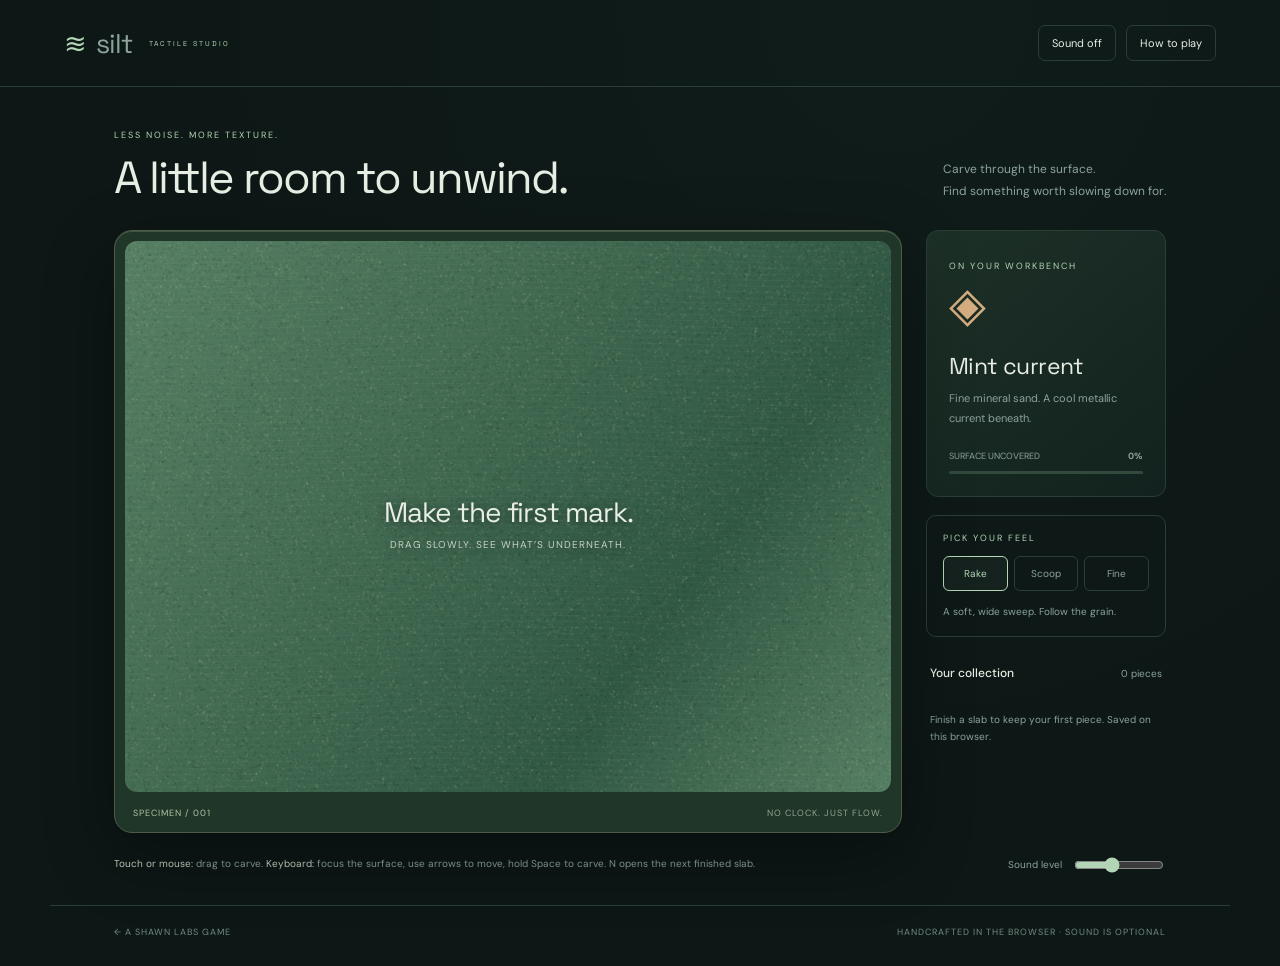
==== Silt/index.html @ 190be6bc "Add Silt tactile ASMR browser game" ====
<!doctype html><html lang="en"><head><meta charset="utf-8"><meta name="viewport" content="width=device-width,initial-scale=1,viewport-fit=cover"><meta name="theme-color" content="#101c1b"><meta name="description" content="Silt: a tactile sand-carving browser game. Clear a slab, uncover a mineral pattern, and settle into a quiet flow. Touch, mouse and keyboard supported."><title>Silt — A little room to unwind.</title><style>
@import url('https://fonts.googleapis.com/css2?family=DM+Sans:wght@400;500;600;700&family=Space+Grotesk:wght@400;500;600&display=swap');
:root{--bg:#0d1716;--panel:#142220;--ink:#e7eee4;--dim:#8ca39b;--mint:#b2d6b5;--line:#2a3e36;--gold:#d4ad81}*{box-sizing:border-box}body{margin:0;color:var(--ink);background:radial-gradient(ellipse at 70% 0,#203d3025,transparent 60%),var(--bg);font-family:'DM Sans',Arial,sans-serif}button,a,input{font:inherit;outline-offset:5px}a{color:inherit;text-decoration:none}button{cursor:pointer;color:inherit}button:focus-visible,a:focus-visible,canvas:focus-visible,input:focus-visible{outline:2px solid var(--mint)}button:disabled{cursor:default;opacity:.45}header{max-width:1300px;margin:auto;display:flex;align-items:center;justify-content:space-between;padding:25px 5vw;border-bottom:1px solid var(--line)}.brand{font-family:'Space Grotesk',sans-serif;font-size:27px;letter-spacing:-1px;display:flex;align-items:center;gap:10px}.brand i{font-size:27px;color:var(--mint);font-style:normal}header>a{font-size:11px;color:var(--dim)}.top-actions{display:flex;gap:10px}.quiet{background:none;border:1px solid var(--line);padding:10px 13px;font-size:11px;border-radius:7px}.quiet:hover{border-color:#71927e}.quiet[aria-pressed=true]{color:var(--mint);border-color:#72947a}main{max-width:1180px;padding:35px 5vw 30px;margin:auto}.intro{display:flex;justify-content:space-between;align-items:end;margin-bottom:27px;gap:20px}.eyebrow{color:var(--mint);font-size:9px;letter-spacing:2px;text-transform:uppercase}h1{font-family:'Space Grotesk',sans-serif;font-weight:400;font-size:45px;letter-spacing:-2px;margin:10px 0 0;line-height:1.1}.intro p{font-size:12px;color:var(--dim);line-height:1.8;max-width:260px;margin:0}.studio{display:grid;grid-template-columns:minmax(0,1fr) 240px;gap:24px;align-items:start}.surface{position:relative;border-radius:18px;border:1px solid #4b5d48;background:#203628;padding:10px;box-shadow:0 22px 70px #0005,inset 0 1px #87927555}.canvas-wrap{position:relative;border-radius:12px;overflow:hidden;background:#1b3026}canvas{display:block;width:100%;aspect-ratio:1.39;touch-action:none;cursor:none;user-select:none;-webkit-user-select:none}.hint{position:absolute;left:0;right:0;top:46%;text-align:center;pointer-events:none;transition:opacity .5s;text-shadow:0 2px 12px #0008}.hint strong{display:block;font-family:'Space Grotesk',sans-serif;font-size:28px;font-weight:400;letter-spacing:-1px}.hint span{font-size:10px;letter-spacing:1px;display:block;margin-top:8px;opacity:.8}.complete{position:absolute;inset:auto 20px 20px;display:none;align-items:center;justify-content:space-between;gap:15px;padding:15px 18px;border:1px solid #94ba8a88;border-radius:10px;background:#0f241ee8;backdrop-filter:blur(10px)}.complete.show{display:flex}.complete small{display:block;font-size:9px;letter-spacing:1.2px;color:var(--mint);margin-bottom:4px}.complete b{font-size:15px;font-weight:500}.primary{background:var(--mint);border:0;border-radius:6px;padding:11px 17px;color:#15271b;font-size:11px;font-weight:700;white-space:nowrap}.caption{display:flex;justify-content:space-between;padding:15px 8px 3px;font-size:9px;letter-spacing:1px;color:#b5c4a6}.caption b{font-weight:400;color:#92a48f}.side{display:flex;flex-direction:column;gap:18px}.specimen{border:1px solid var(--line);padding:22px;border-radius:12px;background:linear-gradient(140deg,#1d3027,#12221e)}.specimen .symbol{font-size:48px;color:var(--gold);font-weight:300;line-height:1.3}.specimen h2{font-family:'Space Grotesk',sans-serif;font-size:23px;font-weight:400;letter-spacing:-.6px;margin:15px 0 8px}.specimen p{font-size:11px;line-height:1.8;color:var(--dim);margin:0}.meter-label{display:flex;justify-content:space-between;font-size:9px;color:var(--dim);margin:22px 0 9px}.meter{height:3px;background:#314a3c;border-radius:3px;overflow:hidden}.meter i{display:block;background:var(--mint);width:0;height:100%;transition:width .1s}.tools{border:1px solid var(--line);border-radius:10px;padding:16px}.tools>.eyebrow{margin-bottom:12px;display:block}.tool-list{display:flex;gap:6px}.tool{border:1px solid var(--line);background:transparent;color:var(--dim);border-radius:6px;padding:10px 5px;flex:1;font-size:10px}.tool[aria-pressed=true]{color:var(--mint);border-color:var(--mint);background:#b2d6b50b}.tools p{color:var(--dim);font-size:10px;line-height:1.7;margin:12px 0 0}.collection{padding:0 4px}.collection-top{display:flex;justify-content:space-between;align-items:center}.collection-top h2{font-size:12px;font-weight:500}.collection-top span{font-size:10px;color:var(--dim)}.stones{display:flex;flex-wrap:wrap;gap:8px;margin:10px 0}.stone{width:28px;height:28px;border-radius:8px 12px 7px 13px;background:var(--c);box-shadow:inset -5px -5px 8px #0005,inset 3px 3px 8px #fff3;border:1px solid #ffffff20;transform:rotate(-12deg)}.collection>p{font-size:10px;line-height:1.7;color:var(--dim)}.below{display:flex;justify-content:space-between;gap:20px;margin:22px 0 0;font-size:10px;color:var(--dim)}.below p{line-height:1.7;margin:0}.below b{color:#c7d6c7;font-weight:400}.volume{display:flex;align-items:center;gap:10px;font-size:10px;white-space:nowrap}.volume input{width:90px;accent-color:var(--mint)}footer{max-width:1180px;margin:auto;padding:20px 5vw 28px;display:flex;justify-content:space-between;gap:20px;border-top:1px solid var(--line);font-size:9px;letter-spacing:1px;color:#748b80}.sr-only{position:absolute;width:1px;height:1px;overflow:hidden;clip:rect(0,0,0,0)}dialog{max-width:420px;width:calc(100% - 32px);background:var(--panel);color:var(--ink);border:1px solid var(--line);padding:28px;border-radius:14px}dialog::backdrop{background:#000b;backdrop-filter:blur(8px)}dialog h2{font-family:'Space Grotesk',sans-serif;font-weight:400}dialog p{font-size:13px;line-height:1.9;color:var(--dim)}dialog button{margin-top:10px}
@media(max-width:950px){.studio{grid-template-columns:minmax(0,1fr) 200px;gap:18px}.specimen{padding:18px}.tool{font-size:9px}.specimen h2{font-size:20px}}
@media(max-width:700px){header{padding:18px 5vw}.brand{font-size:24px}.top-actions{gap:6px}.quiet{padding:9px;font-size:10px}main{padding-top:24px}.intro{margin-bottom:20px;align-items:start}.intro h1{font-size:33px;letter-spacing:-1.5px}.intro p{display:none}.studio{grid-template-columns:1fr;gap:18px}.surface{padding:7px;border-radius:14px}canvas{aspect-ratio:1.12}.hint strong{font-size:24px}.caption{font-size:8px;padding:12px 6px 4px}.side{display:grid;grid-template-columns:1fr 1fr;gap:12px}.specimen{grid-column:1/-1;padding:16px;display:grid;grid-template-columns:1fr auto;gap:0 18px}.specimen .symbol{display:none}.specimen h2{margin:7px 0;font-size:21px}.specimen>p{font-size:10px;max-width:250px}.specimen .meter-label{grid-column:2;grid-row:1/3;margin:0;align-self:center;gap:12px;flex-direction:column;text-align:right}.specimen .meter{grid-column:1/-1;margin-top:10px}.tools{padding:13px}.tools p{font-size:9px}.collection{padding:0 6px}.below{flex-wrap:wrap;gap:15px}.below p{font-size:9px;flex:1;min-width:180px}.complete{inset:auto 10px 10px;padding:12px}.complete b{font-size:12px}.complete .primary{padding:11px;font-size:10px}footer{font-size:8px;line-height:1.8;padding-top:18px}.volume input{width:80px}}
@media(prefers-reduced-motion:reduce){*{transition:none!important}}
</style></head><body><header><a class="brand" href="./" aria-label="Silt home"><i aria-hidden="true">≋</i> silt<span class="eyebrow" style="font-size:7px;margin-left:7px">TACTILE STUDIO</span></a><div class="top-actions"><button class="quiet" id="sound" aria-pressed="false">Sound off</button><button class="quiet" id="help" aria-label="How to play">How to play</button></div></header><main><section class="intro"><div><span class="eyebrow">LESS NOISE. MORE TEXTURE.</span><h1>A little room to unwind.</h1></div><p>Carve through the surface.<br>Find something worth slowing down for.</p></section><div class="studio"><section class="surface" aria-label="Carving studio"><div class="canvas-wrap"><canvas id="canvas" width="900" height="648" tabindex="0" aria-label="Sand carving surface. Drag to uncover a mineral pattern. Use arrow keys to move and hold Space to carve." aria-describedby="keyboard"></canvas><div class="hint" id="hint"><strong>Make the first mark.</strong><span>DRAG SLOWLY. SEE WHAT’S UNDERNEATH.</span></div><div class="complete" id="complete"><div><small>ADDED TO YOUR COLLECTION</small><b id="complete-name"></b></div><button class="primary" id="next">Next slab ↗</button></div></div><div class="caption"><span id="slab-label">SPECIMEN / 001</span><b>NO CLOCK. JUST FLOW.</b></div></section><aside class="side"><div class="specimen"><span class="eyebrow">ON YOUR WORKBENCH</span><div class="symbol" aria-hidden="true">◈</div><h2 id="name">Mint current</h2><p id="material">Fine mineral sand. A cool metallic current beneath.</p><div class="meter-label"><span>SURFACE UNCOVERED</span><b id="percent">0%</b></div><div class="meter" role="progressbar" aria-label="Surface uncovered" aria-valuemin="0" aria-valuemax="100" aria-valuenow="0"><i id="progress"></i></div></div><div class="tools"><span class="eyebrow">PICK YOUR FEEL</span><div class="tool-list" role="group" aria-label="Carving tool"><button class="tool" data-tool="rake" aria-pressed="true">Rake</button><button class="tool" data-tool="scoop" aria-pressed="false">Scoop</button><button class="tool" data-tool="fine" aria-pressed="false">Fine</button></div><p id="tool-description">A soft, wide sweep. Follow the grain.</p></div><section class="collection"><div class="collection-top"><h2>Your collection</h2><span id="count">0 pieces</span></div><div class="stones" id="stones" aria-label="Collected mineral pieces"></div><p id="collection-note">Finish a slab to keep your first piece. Saved on this browser.</p></section></aside></div><div class="below"><p id="keyboard"><b>Touch or mouse:</b> drag to carve. <b>Keyboard:</b> focus the surface, use arrows to move, hold Space to carve. N opens the next finished slab.</p><label class="volume">Sound level<input id="volume" type="range" min="0" max="70" value="28" aria-label="Sound level"></label></div><p id="status" class="sr-only" role="status" aria-live="polite"></p></main><footer><a href="../#work">← A SHAWN LABS GAME</a><span>HANDCRAFTED IN THE BROWSER · SOUND IS OPTIONAL</span></footer><dialog id="instructions"><h2>A small, satisfying ritual.</h2><p>Drag across the sand to reveal the mineral underneath. Try different tools and take your time. When most of the surface is clear, your piece is finished and added to your collection.</p><p>Sound starts only when you turn it on. Use a comfortable volume. Progress is saved locally; there are no accounts or purchases.</p><button class="primary" id="close-help">Back to the studio</button></dialog><script type="module">
import{COLS,ROWS,random,makeSlab,carveLine,progress,finish,point}from'./engine.mjs';
const $=id=>document.getElementById(id),canvas=$('canvas'),ctx=canvas.getContext('2d'),W=900,H=648;
const layer=document.createElement('canvas');layer.width=W;layer.height=H;const sand=layer.getContext('2d');const under=document.createElement('canvas');under.width=W;under.height=H;const mineral=under.getContext('2d');
const palettes=[{name:'Mint current',top:['#577f64','#315843','#9cad80'],base:['#1c4c45','#90c9ad','#d7ddac'],description:'Fine mineral sand. A cool metallic current beneath.'},{name:'Copper tide',top:['#a07656','#694c3b','#cfa87f'],base:['#53312d','#d29d69','#f4d7a1'],description:'Warm, velvety grains. Copper ribbons waiting below.'},{name:'Violet hush',top:['#766f87','#4c4b63','#b2a1ba'],base:['#302b54','#aaa0d6','#e8d6e7'],description:'Soft dusk-colored sand. A violet geode underneath.'},{name:'Glacial glass',top:['#5e8790','#354f65','#a7c0be'],base:['#183d51','#7ec6cf','#dae7d8'],description:'Crisp mineral dust. A quiet pool of glacial color.'}];
const tools={rake:{radius:.047,label:'A soft, wide sweep. Follow the grain.'},scoop:{radius:.072,label:'A deeper scoop. Watch the surface fall away.'},fine:{radius:.025,label:'A precise little trail. Take the scenic route.'}};
let saved={pieces:[],seed:Math.floor(Math.random()*1000000)+1};try{const d=JSON.parse(localStorage.getItem('silt-studio-v1'));if(d&&Array.isArray(d.pieces)&&Number.isInteger(d.seed)){saved={seed:d.seed,pieces:d.pieces.filter(p=>Number.isInteger(p.palette)&&p.palette>=0&&p.palette<4&&typeof p.name==='string').slice(-200)}}}catch{}
let slab,palette,index=saved.pieces.length,tool='rake',pointer={x:.5,y:.5},last=null,down=false,hover=false,stroke=0,particles=[],sound=false,audio,noise,filter,gain,master,currentVolume=.28,reduced=matchMedia('(prefers-reduced-motion: reduce)').matches;
function persist(){try{localStorage.setItem('silt-studio-v1',JSON.stringify(saved))}catch{$('collection-note').textContent='Browser storage is unavailable. Your collection lasts for this session.'}}
function collection(){const total=saved.pieces.length;$('count').textContent=total+' '+(total===1?'piece':'pieces');$('stones').replaceChildren();saved.pieces.slice(-12).forEach(p=>{const e=document.createElement('span');e.className='stone';e.style.setProperty('--c',palettes[p.palette].base[1]);e.title=p.name;e.setAttribute('role','img');e.setAttribute('aria-label',p.name);$('stones').append(e)});if(total)$('collection-note').textContent='Your last '+Math.min(total,12)+' pieces. A little proof of time well spent.'}
function newSlab(){const seed=saved.seed+index*7919;slab=makeSlab(seed);palette=palettes[index%4];particles=[];down=false;last=null;stroke=0;$('complete').classList.remove('show');$('hint').style.opacity='1';$('name').textContent=palette.name;$('material').textContent=palette.description;$('slab-label').textContent='SPECIMEN / '+String(index+1).padStart(3,'0');$('percent').textContent='0%';$('progress').style.width='0%';document.querySelector('.meter').setAttribute('aria-valuenow','0');
 const r=random(seed),phase=r()*10;let g=mineral.createLinearGradient(0,0,W,H);palette.base.forEach((c,i)=>g.addColorStop(i/2,c));mineral.fillStyle=g;mineral.fillRect(0,0,W,H);
 for(let n=-30;n<120;n++){mineral.beginPath();for(let x=-20;x<W+20;x+=7){const y=n*10+Math.sin(x*.009+phase+n*.038)*65+Math.cos(x*.004+n*.07+phase)*55;if(x===-20)mineral.moveTo(x,y);else mineral.lineTo(x,y)}mineral.strokeStyle=n%6===0?'#f4efc080':'#0e2b2b35';mineral.lineWidth=n%6===0?2.5:1;mineral.stroke()}
 for(let j=0;j<6;j++){const x=r()*W,y=r()*H,rad=20+r()*60;mineral.beginPath();mineral.ellipse(x,y,rad,rad*.3,r()*3,0,Math.PI*2);mineral.strokeStyle=palette.base[2]+'90';mineral.lineWidth=1;mineral.stroke()}
 mineral.fillStyle='#ffffff50';mineral.font='11px monospace';mineral.fillText('SILT / '+String(index+1).padStart(3,'0'),30,H-30);
 sand.globalCompositeOperation='source-over';g=sand.createLinearGradient(0,0,W,H);g.addColorStop(0,palette.top[0]);g.addColorStop(.7,palette.top[1]);g.addColorStop(1,palette.top[0]);sand.fillStyle=g;sand.fillRect(0,0,W,H);
 for(let j=0;j<40000;j++){const x=r()*W,y=r()*H,a=r();sand.fillStyle=a>.5?'#ecedc0'+Math.floor(12+r()*25).toString(16).padStart(2,'0'):'#09211820';sand.fillRect(x,y,1+r()*1.5,1+r()*1.5)}
 for(let y=2;y<H;y+=7){sand.beginPath();sand.moveTo(0,y);for(let x=0;x<W;x+=20)sand.lineTo(x,y+Math.sin(x*.008+phase)*3);sand.strokeStyle='#e6e6be0c';sand.lineWidth=1;sand.stroke()}
 render();}
function cut(p){if(slab.finished)return;const from=last||p,rad=tools[tool].radius,added=carveLine(slab,from,p,rad);stroke+=added;
 sand.globalCompositeOperation='destination-out';sand.globalAlpha=1;sand.strokeStyle='#000';sand.fillStyle='#000';sand.lineCap='round';sand.lineJoin='round';sand.lineWidth=rad*W*2;sand.beginPath();sand.moveTo(from.x*W,from.y*H);sand.lineTo(p.x*W,p.y*H);sand.stroke();sand.beginPath();sand.ellipse(p.x*W,p.y*H,rad*W,rad*W,0,0,Math.PI*2);sand.fill();sand.globalCompositeOperation='source-over';
 if(added&&!reduced){for(let j=0;j<Math.min(10,added/3);j++)particles.push({x:p.x*W,y:p.y*H,vx:(Math.random()-.5)*4,vy:-1-Math.random()*3,life:1,size:1+Math.random()*3});if(particles.length>350)particles.splice(0,particles.length-350)}
 $('hint').style.opacity='0';const percent=progress(slab);$('percent').textContent=percent+'%';$('progress').style.width=percent+'%';document.querySelector('.meter').setAttribute('aria-valuenow',percent);
 if(sound&&audio&&gain){gain.gain.setTargetAtTime(added?currentVolume*.16:currentVolume*.025,audio.currentTime,.025);filter.frequency.setTargetAtTime(tool==='fine'?1700:tool==='scoop'?550:1000,audio.currentTime,.06)}
 if(finish(slab)){sand.clearRect(0,0,W,H);$('percent').textContent='100%';$('progress').style.width='100%';document.querySelector('.meter').setAttribute('aria-valuenow',100);saved.pieces.push({palette:index%4,name:palette.name+' / '+String(index+1).padStart(3,'0')});saved.pieces=saved.pieces.slice(-200);persist();collection();$('complete-name').textContent=palette.name;$('complete').classList.add('show');$('status').textContent=palette.name+' complete and added to your collection. Choose Next slab to keep playing.';stopSound();chime()}
 last=p;render();}
function begin(e){if(e.button!==undefined&&e.button!==0)return;if(slab.finished)return;down=true;hover=true;stroke=0;last=null;canvas.setPointerCapture(e.pointerId);pointer=point(e.clientX,e.clientY,canvas.getBoundingClientRect());if(sound)startAudio();cut(pointer)}
canvas.addEventListener('pointerdown',begin);canvas.addEventListener('pointermove',e=>{pointer=point(e.clientX,e.clientY,canvas.getBoundingClientRect());hover=true;if(down)cut(pointer);else render()});function end(){if(down){slab.strokes++;slab.best=Math.max(slab.best,stroke)}down=false;last=null;stopSound();render()}canvas.addEventListener('pointerup',end);canvas.addEventListener('pointercancel',end);canvas.addEventListener('lostpointercapture',end);canvas.addEventListener('pointerleave',()=>{if(!down)hover=false;render()});canvas.addEventListener('focus',()=>{hover=true;render()});canvas.addEventListener('blur',()=>{end();hover=false});
canvas.addEventListener('keydown',e=>{if(['ArrowUp','ArrowDown','ArrowLeft','ArrowRight',' '].includes(e.key)){e.preventDefault();hover=true;if(e.key===' '){if(!down){down=true;last=null;stroke=0;if(sound)startAudio()}cut(pointer)}else{const old={...pointer},step=.035;pointer.x=Math.min(1,Math.max(0,pointer.x+(e.key==='ArrowRight'?step:e.key==='ArrowLeft'?-step:0)));pointer.y=Math.min(1,Math.max(0,pointer.y+(e.key==='ArrowDown'?step:e.key==='ArrowUp'?-step:0)));if(down){last=old;cut(pointer)}render()}}if(e.key.toLowerCase()==='n'&&slab.finished)advance()});canvas.addEventListener('keyup',e=>{if(e.key===' ')end()});
function render(){ctx.clearRect(0,0,W,H);ctx.drawImage(under,0,0);ctx.drawImage(layer,0,0);for(const p of particles){ctx.globalAlpha=p.life*.8;ctx.fillStyle=palette.top[2];ctx.fillRect(p.x,p.y,p.size,p.size)}ctx.globalAlpha=1;if(hover&&!slab.finished){const x=pointer.x*W,y=pointer.y*H,r=tools[tool].radius*W;ctx.beginPath();ctx.ellipse(x,y,r,r,0,0,Math.PI*2);ctx.strokeStyle='#eff3d880';ctx.lineWidth=1.2;ctx.stroke();if(tool==='rake'){for(let i=-2;i<=2;i++){ctx.beginPath();ctx.moveTo(x+i*r*.25,y-r*.6);ctx.lineTo(x+i*r*.25,y+r*.6);ctx.strokeStyle='#f0e6c455';ctx.stroke()}}}}
let lastTime=0;function animate(t){const step=Math.min(2,(t-lastTime)/16||1);lastTime=t;if(!document.hidden&&particles.length){for(const p of particles){p.x+=p.vx*step;p.y+=p.vy*step;p.vy+=.14*step;p.life-=.035*step}particles=particles.filter(p=>p.life>0);render()}requestAnimationFrame(animate)}
async function startAudio(){try{if(!audio){const AC=window.AudioContext||window.webkitAudioContext;if(!AC){$('status').textContent='Sound is not supported in this browser. You can still play.';return}audio=new AC();master=audio.createGain();master.gain.value=.7;master.connect(audio.destination);const buffer=audio.createBuffer(1,audio.sampleRate*2,audio.sampleRate),a=buffer.getChannelData(0);let b=0;for(let i=0;i<a.length;i++){b=(b+(Math.random()*2-1)*.045)/1.025;a[i]=b*3.8}noise=audio.createBufferSource();noise.buffer=buffer;noise.loop=true;filter=audio.createBiquadFilter();filter.type='lowpass';filter.frequency.value=1000;gain=audio.createGain();gain.gain.value=0;noise.connect(filter);filter.connect(gain);gain.connect(master);noise.start()}if(audio.state==='suspended')await audio.resume()}catch{$('status').textContent='Sound could not start. The visual studio still works.'}}
function stopSound(){if(audio&&gain)gain.gain.setTargetAtTime(0,audio.currentTime,.07)}function chime(){if(!sound||!audio)return;[0,4,7].forEach((n,i)=>{const o=audio.createOscillator(),g=audio.createGain(),t=audio.currentTime+i*.09;o.type='sine';o.frequency.value=220*2**(n/12);g.gain.setValueAtTime(0,t);g.gain.linearRampToValueAtTime(currentVolume*.055,t+.08);g.gain.exponentialRampToValueAtTime(.0001,t+1.1);o.connect(g);g.connect(master);o.start(t);o.stop(t+1.2)})}
$('sound').onclick=async()=>{sound=!sound;$('sound').setAttribute('aria-pressed',sound);$('sound').textContent=sound?'Sound on':'Sound off';if(sound)await startAudio();else stopSound()};$('volume').oninput=e=>{currentVolume=Number(e.target.value)/100;if(!currentVolume)stopSound()};document.querySelectorAll('[data-tool]').forEach(b=>b.onclick=()=>{tool=b.dataset.tool;document.querySelectorAll('[data-tool]').forEach(x=>x.setAttribute('aria-pressed',x===b));$('tool-description').textContent=tools[tool].label;render()});
function advance(){if(!slab.finished)return;index++;newSlab();canvas.focus();$('status').textContent='New slab: '+palette.name} $('next').onclick=advance;$('help').onclick=()=>{end();$('instructions').showModal()};$('close-help').onclick=()=>$('instructions').close();document.addEventListener('visibilitychange',()=>{if(document.hidden){end();if(audio)audio.suspend()}else if(sound&&audio)audio.resume().catch(()=>{})});window.addEventListener('blur',end);collection();newSlab();requestAnimationFrame(animate);
</script></body></html>
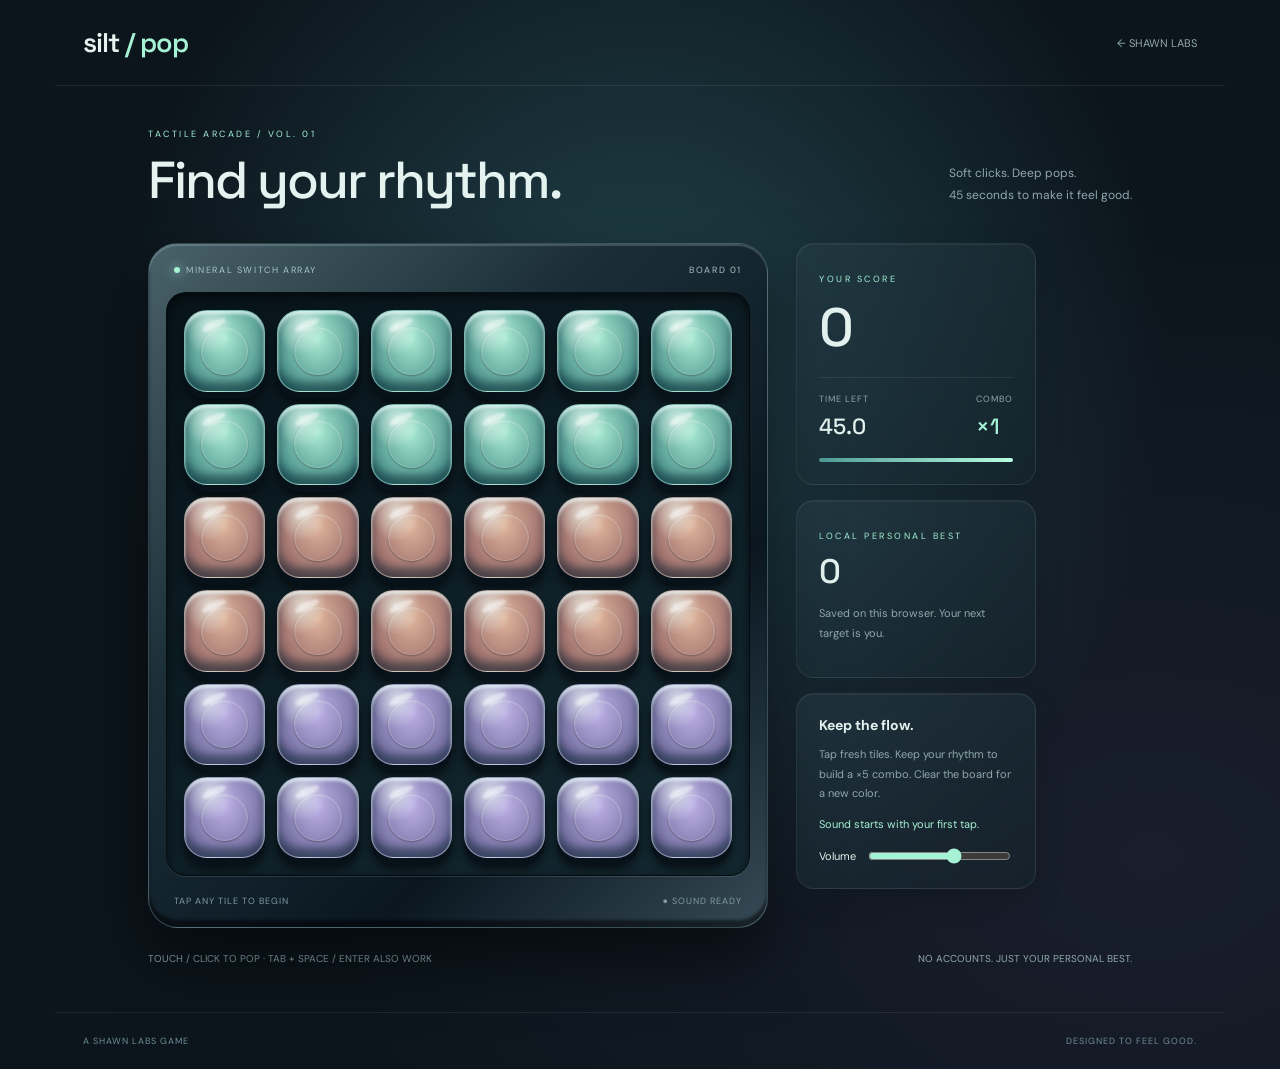
==== commit fd6428ce: "Turn Silt into a 3D-style ASMR clicker with local high scores" ====
--- a/Silt/index.html
+++ b/Silt/index.html
@@ -1,42 +1,5 @@
-<!doctype html><html lang="en"><head><meta charset="utf-8"><meta name="viewport" content="width=device-width,initial-scale=1,viewport-fit=cover"><meta name="theme-color" content="#101c1b"><meta name="description" content="Silt: a tactile sand-carving browser game. Clear a slab, uncover a mineral pattern, and settle into a quiet flow. Touch, mouse and keyboard supported."><title>Silt — A little room to unwind.</title><style>
-@import url('https://fonts.googleapis.com/css2?family=DM+Sans:wght@400;500;600;700&family=Space+Grotesk:wght@400;500;600&display=swap');
-:root{--bg:#0d1716;--panel:#142220;--ink:#e7eee4;--dim:#8ca39b;--mint:#b2d6b5;--line:#2a3e36;--gold:#d4ad81}*{box-sizing:border-box}body{margin:0;color:var(--ink);background:radial-gradient(ellipse at 70% 0,#203d3025,transparent 60%),var(--bg);font-family:'DM Sans',Arial,sans-serif}button,a,input{font:inherit;outline-offset:5px}a{color:inherit;text-decoration:none}button{cursor:pointer;color:inherit}button:focus-visible,a:focus-visible,canvas:focus-visible,input:focus-visible{outline:2px solid var(--mint)}button:disabled{cursor:default;opacity:.45}header{max-width:1300px;margin:auto;display:flex;align-items:center;justify-content:space-between;padding:25px 5vw;border-bottom:1px solid var(--line)}.brand{font-family:'Space Grotesk',sans-serif;font-size:27px;letter-spacing:-1px;display:flex;align-items:center;gap:10px}.brand i{font-size:27px;color:var(--mint);font-style:normal}header>a{font-size:11px;color:var(--dim)}.top-actions{display:flex;gap:10px}.quiet{background:none;border:1px solid var(--line);padding:10px 13px;font-size:11px;border-radius:7px}.quiet:hover{border-color:#71927e}.quiet[aria-pressed=true]{color:var(--mint);border-color:#72947a}main{max-width:1180px;padding:35px 5vw 30px;margin:auto}.intro{display:flex;justify-content:space-between;align-items:end;margin-bottom:27px;gap:20px}.eyebrow{color:var(--mint);font-size:9px;letter-spacing:2px;text-transform:uppercase}h1{font-family:'Space Grotesk',sans-serif;font-weight:400;font-size:45px;letter-spacing:-2px;margin:10px 0 0;line-height:1.1}.intro p{font-size:12px;color:var(--dim);line-height:1.8;max-width:260px;margin:0}.studio{display:grid;grid-template-columns:minmax(0,1fr) 240px;gap:24px;align-items:start}.surface{position:relative;border-radius:18px;border:1px solid #4b5d48;background:#203628;padding:10px;box-shadow:0 22px 70px #0005,inset 0 1px #87927555}.canvas-wrap{position:relative;border-radius:12px;overflow:hidden;background:#1b3026}canvas{display:block;width:100%;aspect-ratio:1.39;touch-action:none;cursor:none;user-select:none;-webkit-user-select:none}.hint{position:absolute;left:0;right:0;top:46%;text-align:center;pointer-events:none;transition:opacity .5s;text-shadow:0 2px 12px #0008}.hint strong{display:block;font-family:'Space Grotesk',sans-serif;font-size:28px;font-weight:400;letter-spacing:-1px}.hint span{font-size:10px;letter-spacing:1px;display:block;margin-top:8px;opacity:.8}.complete{position:absolute;inset:auto 20px 20px;display:none;align-items:center;justify-content:space-between;gap:15px;padding:15px 18px;border:1px solid #94ba8a88;border-radius:10px;background:#0f241ee8;backdrop-filter:blur(10px)}.complete.show{display:flex}.complete small{display:block;font-size:9px;letter-spacing:1.2px;color:var(--mint);margin-bottom:4px}.complete b{font-size:15px;font-weight:500}.primary{background:var(--mint);border:0;border-radius:6px;padding:11px 17px;color:#15271b;font-size:11px;font-weight:700;white-space:nowrap}.caption{display:flex;justify-content:space-between;padding:15px 8px 3px;font-size:9px;letter-spacing:1px;color:#b5c4a6}.caption b{font-weight:400;color:#92a48f}.side{display:flex;flex-direction:column;gap:18px}.specimen{border:1px solid var(--line);padding:22px;border-radius:12px;background:linear-gradient(140deg,#1d3027,#12221e)}.specimen .symbol{font-size:48px;color:var(--gold);font-weight:300;line-height:1.3}.specimen h2{font-family:'Space Grotesk',sans-serif;font-size:23px;font-weight:400;letter-spacing:-.6px;margin:15px 0 8px}.specimen p{font-size:11px;line-height:1.8;color:var(--dim);margin:0}.meter-label{display:flex;justify-content:space-between;font-size:9px;color:var(--dim);margin:22px 0 9px}.meter{height:3px;background:#314a3c;border-radius:3px;overflow:hidden}.meter i{display:block;background:var(--mint);width:0;height:100%;transition:width .1s}.tools{border:1px solid var(--line);border-radius:10px;padding:16px}.tools>.eyebrow{margin-bottom:12px;display:block}.tool-list{display:flex;gap:6px}.tool{border:1px solid var(--line);background:transparent;color:var(--dim);border-radius:6px;padding:10px 5px;flex:1;font-size:10px}.tool[aria-pressed=true]{color:var(--mint);border-color:var(--mint);background:#b2d6b50b}.tools p{color:var(--dim);font-size:10px;line-height:1.7;margin:12px 0 0}.collection{padding:0 4px}.collection-top{display:flex;justify-content:space-between;align-items:center}.collection-top h2{font-size:12px;font-weight:500}.collection-top span{font-size:10px;color:var(--dim)}.stones{display:flex;flex-wrap:wrap;gap:8px;margin:10px 0}.stone{width:28px;height:28px;border-radius:8px 12px 7px 13px;background:var(--c);box-shadow:inset -5px -5px 8px #0005,inset 3px 3px 8px #fff3;border:1px solid #ffffff20;transform:rotate(-12deg)}.collection>p{font-size:10px;line-height:1.7;color:var(--dim)}.below{display:flex;justify-content:space-between;gap:20px;margin:22px 0 0;font-size:10px;color:var(--dim)}.below p{line-height:1.7;margin:0}.below b{color:#c7d6c7;font-weight:400}.volume{display:flex;align-items:center;gap:10px;font-size:10px;white-space:nowrap}.volume input{width:90px;accent-color:var(--mint)}footer{max-width:1180px;margin:auto;padding:20px 5vw 28px;display:flex;justify-content:space-between;gap:20px;border-top:1px solid var(--line);font-size:9px;letter-spacing:1px;color:#748b80}.sr-only{position:absolute;width:1px;height:1px;overflow:hidden;clip:rect(0,0,0,0)}dialog{max-width:420px;width:calc(100% - 32px);background:var(--panel);color:var(--ink);border:1px solid var(--line);padding:28px;border-radius:14px}dialog::backdrop{background:#000b;backdrop-filter:blur(8px)}dialog h2{font-family:'Space Grotesk',sans-serif;font-weight:400}dialog p{font-size:13px;line-height:1.9;color:var(--dim)}dialog button{margin-top:10px}
-@media(max-width:950px){.studio{grid-template-columns:minmax(0,1fr) 200px;gap:18px}.specimen{padding:18px}.tool{font-size:9px}.specimen h2{font-size:20px}}
-@media(max-width:700px){header{padding:18px 5vw}.brand{font-size:24px}.top-actions{gap:6px}.quiet{padding:9px;font-size:10px}main{padding-top:24px}.intro{margin-bottom:20px;align-items:start}.intro h1{font-size:33px;letter-spacing:-1.5px}.intro p{display:none}.studio{grid-template-columns:1fr;gap:18px}.surface{padding:7px;border-radius:14px}canvas{aspect-ratio:1.12}.hint strong{font-size:24px}.caption{font-size:8px;padding:12px 6px 4px}.side{display:grid;grid-template-columns:1fr 1fr;gap:12px}.specimen{grid-column:1/-1;padding:16px;display:grid;grid-template-columns:1fr auto;gap:0 18px}.specimen .symbol{display:none}.specimen h2{margin:7px 0;font-size:21px}.specimen>p{font-size:10px;max-width:250px}.specimen .meter-label{grid-column:2;grid-row:1/3;margin:0;align-self:center;gap:12px;flex-direction:column;text-align:right}.specimen .meter{grid-column:1/-1;margin-top:10px}.tools{padding:13px}.tools p{font-size:9px}.collection{padding:0 6px}.below{flex-wrap:wrap;gap:15px}.below p{font-size:9px;flex:1;min-width:180px}.complete{inset:auto 10px 10px;padding:12px}.complete b{font-size:12px}.complete .primary{padding:11px;font-size:10px}footer{font-size:8px;line-height:1.8;padding-top:18px}.volume input{width:80px}}
-@media(prefers-reduced-motion:reduce){*{transition:none!important}}
-</style></head><body><header><a class="brand" href="./" aria-label="Silt home"><i aria-hidden="true">≋</i> silt<span class="eyebrow" style="font-size:7px;margin-left:7px">TACTILE STUDIO</span></a><div class="top-actions"><button class="quiet" id="sound" aria-pressed="false">Sound off</button><button class="quiet" id="help" aria-label="How to play">How to play</button></div></header><main><section class="intro"><div><span class="eyebrow">LESS NOISE. MORE TEXTURE.</span><h1>A little room to unwind.</h1></div><p>Carve through the surface.<br>Find something worth slowing down for.</p></section><div class="studio"><section class="surface" aria-label="Carving studio"><div class="canvas-wrap"><canvas id="canvas" width="900" height="648" tabindex="0" aria-label="Sand carving surface. Drag to uncover a mineral pattern. Use arrow keys to move and hold Space to carve." aria-describedby="keyboard"></canvas><div class="hint" id="hint"><strong>Make the first mark.</strong><span>DRAG SLOWLY. SEE WHAT’S UNDERNEATH.</span></div><div class="complete" id="complete"><div><small>ADDED TO YOUR COLLECTION</small><b id="complete-name"></b></div><button class="primary" id="next">Next slab ↗</button></div></div><div class="caption"><span id="slab-label">SPECIMEN / 001</span><b>NO CLOCK. JUST FLOW.</b></div></section><aside class="side"><div class="specimen"><span class="eyebrow">ON YOUR WORKBENCH</span><div class="symbol" aria-hidden="true">◈</div><h2 id="name">Mint current</h2><p id="material">Fine mineral sand. A cool metallic current beneath.</p><div class="meter-label"><span>SURFACE UNCOVERED</span><b id="percent">0%</b></div><div class="meter" role="progressbar" aria-label="Surface uncovered" aria-valuemin="0" aria-valuemax="100" aria-valuenow="0"><i id="progress"></i></div></div><div class="tools"><span class="eyebrow">PICK YOUR FEEL</span><div class="tool-list" role="group" aria-label="Carving tool"><button class="tool" data-tool="rake" aria-pressed="true">Rake</button><button class="tool" data-tool="scoop" aria-pressed="false">Scoop</button><button class="tool" data-tool="fine" aria-pressed="false">Fine</button></div><p id="tool-description">A soft, wide sweep. Follow the grain.</p></div><section class="collection"><div class="collection-top"><h2>Your collection</h2><span id="count">0 pieces</span></div><div class="stones" id="stones" aria-label="Collected mineral pieces"></div><p id="collection-note">Finish a slab to keep your first piece. Saved on this browser.</p></section></aside></div><div class="below"><p id="keyboard"><b>Touch or mouse:</b> drag to carve. <b>Keyboard:</b> focus the surface, use arrows to move, hold Space to carve. N opens the next finished slab.</p><label class="volume">Sound level<input id="volume" type="range" min="0" max="70" value="28" aria-label="Sound level"></label></div><p id="status" class="sr-only" role="status" aria-live="polite"></p></main><footer><a href="../#work">← A SHAWN LABS GAME</a><span>HANDCRAFTED IN THE BROWSER · SOUND IS OPTIONAL</span></footer><dialog id="instructions"><h2>A small, satisfying ritual.</h2><p>Drag across the sand to reveal the mineral underneath. Try different tools and take your time. When most of the surface is clear, your piece is finished and added to your collection.</p><p>Sound starts only when you turn it on. Use a comfortable volume. Progress is saved locally; there are no accounts or purchases.</p><button class="primary" id="close-help">Back to the studio</button></dialog><script type="module">
-import{COLS,ROWS,random,makeSlab,carveLine,progress,finish,point}from'./engine.mjs';
-const $=id=>document.getElementById(id),canvas=$('canvas'),ctx=canvas.getContext('2d'),W=900,H=648;
-const layer=document.createElement('canvas');layer.width=W;layer.height=H;const sand=layer.getContext('2d');const under=document.createElement('canvas');under.width=W;under.height=H;const mineral=under.getContext('2d');
-const palettes=[{name:'Mint current',top:['#577f64','#315843','#9cad80'],base:['#1c4c45','#90c9ad','#d7ddac'],description:'Fine mineral sand. A cool metallic current beneath.'},{name:'Copper tide',top:['#a07656','#694c3b','#cfa87f'],base:['#53312d','#d29d69','#f4d7a1'],description:'Warm, velvety grains. Copper ribbons waiting below.'},{name:'Violet hush',top:['#766f87','#4c4b63','#b2a1ba'],base:['#302b54','#aaa0d6','#e8d6e7'],description:'Soft dusk-colored sand. A violet geode underneath.'},{name:'Glacial glass',top:['#5e8790','#354f65','#a7c0be'],base:['#183d51','#7ec6cf','#dae7d8'],description:'Crisp mineral dust. A quiet pool of glacial color.'}];
-const tools={rake:{radius:.047,label:'A soft, wide sweep. Follow the grain.'},scoop:{radius:.072,label:'A deeper scoop. Watch the surface fall away.'},fine:{radius:.025,label:'A precise little trail. Take the scenic route.'}};
-let saved={pieces:[],seed:Math.floor(Math.random()*1000000)+1};try{const d=JSON.parse(localStorage.getItem('silt-studio-v1'));if(d&&Array.isArray(d.pieces)&&Number.isInteger(d.seed)){saved={seed:d.seed,pieces:d.pieces.filter(p=>Number.isInteger(p.palette)&&p.palette>=0&&p.palette<4&&typeof p.name==='string').slice(-200)}}}catch{}
-let slab,palette,index=saved.pieces.length,tool='rake',pointer={x:.5,y:.5},last=null,down=false,hover=false,stroke=0,particles=[],sound=false,audio,noise,filter,gain,master,currentVolume=.28,reduced=matchMedia('(prefers-reduced-motion: reduce)').matches;
-function persist(){try{localStorage.setItem('silt-studio-v1',JSON.stringify(saved))}catch{$('collection-note').textContent='Browser storage is unavailable. Your collection lasts for this session.'}}
-function collection(){const total=saved.pieces.length;$('count').textContent=total+' '+(total===1?'piece':'pieces');$('stones').replaceChildren();saved.pieces.slice(-12).forEach(p=>{const e=document.createElement('span');e.className='stone';e.style.setProperty('--c',palettes[p.palette].base[1]);e.title=p.name;e.setAttribute('role','img');e.setAttribute('aria-label',p.name);$('stones').append(e)});if(total)$('collection-note').textContent='Your last '+Math.min(total,12)+' pieces. A little proof of time well spent.'}
-function newSlab(){const seed=saved.seed+index*7919;slab=makeSlab(seed);palette=palettes[index%4];particles=[];down=false;last=null;stroke=0;$('complete').classList.remove('show');$('hint').style.opacity='1';$('name').textContent=palette.name;$('material').textContent=palette.description;$('slab-label').textContent='SPECIMEN / '+String(index+1).padStart(3,'0');$('percent').textContent='0%';$('progress').style.width='0%';document.querySelector('.meter').setAttribute('aria-valuenow','0');
- const r=random(seed),phase=r()*10;let g=mineral.createLinearGradient(0,0,W,H);palette.base.forEach((c,i)=>g.addColorStop(i/2,c));mineral.fillStyle=g;mineral.fillRect(0,0,W,H);
- for(let n=-30;n<120;n++){mineral.beginPath();for(let x=-20;x<W+20;x+=7){const y=n*10+Math.sin(x*.009+phase+n*.038)*65+Math.cos(x*.004+n*.07+phase)*55;if(x===-20)mineral.moveTo(x,y);else mineral.lineTo(x,y)}mineral.strokeStyle=n%6===0?'#f4efc080':'#0e2b2b35';mineral.lineWidth=n%6===0?2.5:1;mineral.stroke()}
- for(let j=0;j<6;j++){const x=r()*W,y=r()*H,rad=20+r()*60;mineral.beginPath();mineral.ellipse(x,y,rad,rad*.3,r()*3,0,Math.PI*2);mineral.strokeStyle=palette.base[2]+'90';mineral.lineWidth=1;mineral.stroke()}
- mineral.fillStyle='#ffffff50';mineral.font='11px monospace';mineral.fillText('SILT / '+String(index+1).padStart(3,'0'),30,H-30);
- sand.globalCompositeOperation='source-over';g=sand.createLinearGradient(0,0,W,H);g.addColorStop(0,palette.top[0]);g.addColorStop(.7,palette.top[1]);g.addColorStop(1,palette.top[0]);sand.fillStyle=g;sand.fillRect(0,0,W,H);
- for(let j=0;j<40000;j++){const x=r()*W,y=r()*H,a=r();sand.fillStyle=a>.5?'#ecedc0'+Math.floor(12+r()*25).toString(16).padStart(2,'0'):'#09211820';sand.fillRect(x,y,1+r()*1.5,1+r()*1.5)}
- for(let y=2;y<H;y+=7){sand.beginPath();sand.moveTo(0,y);for(let x=0;x<W;x+=20)sand.lineTo(x,y+Math.sin(x*.008+phase)*3);sand.strokeStyle='#e6e6be0c';sand.lineWidth=1;sand.stroke()}
- render();}
-function cut(p){if(slab.finished)return;const from=last||p,rad=tools[tool].radius,added=carveLine(slab,from,p,rad);stroke+=added;
- sand.globalCompositeOperation='destination-out';sand.globalAlpha=1;sand.strokeStyle='#000';sand.fillStyle='#000';sand.lineCap='round';sand.lineJoin='round';sand.lineWidth=rad*W*2;sand.beginPath();sand.moveTo(from.x*W,from.y*H);sand.lineTo(p.x*W,p.y*H);sand.stroke();sand.beginPath();sand.ellipse(p.x*W,p.y*H,rad*W,rad*W,0,0,Math.PI*2);sand.fill();sand.globalCompositeOperation='source-over';
- if(added&&!reduced){for(let j=0;j<Math.min(10,added/3);j++)particles.push({x:p.x*W,y:p.y*H,vx:(Math.random()-.5)*4,vy:-1-Math.random()*3,life:1,size:1+Math.random()*3});if(particles.length>350)particles.splice(0,particles.length-350)}
- $('hint').style.opacity='0';const percent=progress(slab);$('percent').textContent=percent+'%';$('progress').style.width=percent+'%';document.querySelector('.meter').setAttribute('aria-valuenow',percent);
- if(sound&&audio&&gain){gain.gain.setTargetAtTime(added?currentVolume*.16:currentVolume*.025,audio.currentTime,.025);filter.frequency.setTargetAtTime(tool==='fine'?1700:tool==='scoop'?550:1000,audio.currentTime,.06)}
- if(finish(slab)){sand.clearRect(0,0,W,H);$('percent').textContent='100%';$('progress').style.width='100%';document.querySelector('.meter').setAttribute('aria-valuenow',100);saved.pieces.push({palette:index%4,name:palette.name+' / '+String(index+1).padStart(3,'0')});saved.pieces=saved.pieces.slice(-200);persist();collection();$('complete-name').textContent=palette.name;$('complete').classList.add('show');$('status').textContent=palette.name+' complete and added to your collection. Choose Next slab to keep playing.';stopSound();chime()}
- last=p;render();}
-function begin(e){if(e.button!==undefined&&e.button!==0)return;if(slab.finished)return;down=true;hover=true;stroke=0;last=null;canvas.setPointerCapture(e.pointerId);pointer=point(e.clientX,e.clientY,canvas.getBoundingClientRect());if(sound)startAudio();cut(pointer)}
-canvas.addEventListener('pointerdown',begin);canvas.addEventListener('pointermove',e=>{pointer=point(e.clientX,e.clientY,canvas.getBoundingClientRect());hover=true;if(down)cut(pointer);else render()});function end(){if(down){slab.strokes++;slab.best=Math.max(slab.best,stroke)}down=false;last=null;stopSound();render()}canvas.addEventListener('pointerup',end);canvas.addEventListener('pointercancel',end);canvas.addEventListener('lostpointercapture',end);canvas.addEventListener('pointerleave',()=>{if(!down)hover=false;render()});canvas.addEventListener('focus',()=>{hover=true;render()});canvas.addEventListener('blur',()=>{end();hover=false});
-canvas.addEventListener('keydown',e=>{if(['ArrowUp','ArrowDown','ArrowLeft','ArrowRight',' '].includes(e.key)){e.preventDefault();hover=true;if(e.key===' '){if(!down){down=true;last=null;stroke=0;if(sound)startAudio()}cut(pointer)}else{const old={...pointer},step=.035;pointer.x=Math.min(1,Math.max(0,pointer.x+(e.key==='ArrowRight'?step:e.key==='ArrowLeft'?-step:0)));pointer.y=Math.min(1,Math.max(0,pointer.y+(e.key==='ArrowDown'?step:e.key==='ArrowUp'?-step:0)));if(down){last=old;cut(pointer)}render()}}if(e.key.toLowerCase()==='n'&&slab.finished)advance()});canvas.addEventListener('keyup',e=>{if(e.key===' ')end()});
-function render(){ctx.clearRect(0,0,W,H);ctx.drawImage(under,0,0);ctx.drawImage(layer,0,0);for(const p of particles){ctx.globalAlpha=p.life*.8;ctx.fillStyle=palette.top[2];ctx.fillRect(p.x,p.y,p.size,p.size)}ctx.globalAlpha=1;if(hover&&!slab.finished){const x=pointer.x*W,y=pointer.y*H,r=tools[tool].radius*W;ctx.beginPath();ctx.ellipse(x,y,r,r,0,0,Math.PI*2);ctx.strokeStyle='#eff3d880';ctx.lineWidth=1.2;ctx.stroke();if(tool==='rake'){for(let i=-2;i<=2;i++){ctx.beginPath();ctx.moveTo(x+i*r*.25,y-r*.6);ctx.lineTo(x+i*r*.25,y+r*.6);ctx.strokeStyle='#f0e6c455';ctx.stroke()}}}}
-let lastTime=0;function animate(t){const step=Math.min(2,(t-lastTime)/16||1);lastTime=t;if(!document.hidden&&particles.length){for(const p of particles){p.x+=p.vx*step;p.y+=p.vy*step;p.vy+=.14*step;p.life-=.035*step}particles=particles.filter(p=>p.life>0);render()}requestAnimationFrame(animate)}
-async function startAudio(){try{if(!audio){const AC=window.AudioContext||window.webkitAudioContext;if(!AC){$('status').textContent='Sound is not supported in this browser. You can still play.';return}audio=new AC();master=audio.createGain();master.gain.value=.7;master.connect(audio.destination);const buffer=audio.createBuffer(1,audio.sampleRate*2,audio.sampleRate),a=buffer.getChannelData(0);let b=0;for(let i=0;i<a.length;i++){b=(b+(Math.random()*2-1)*.045)/1.025;a[i]=b*3.8}noise=audio.createBufferSource();noise.buffer=buffer;noise.loop=true;filter=audio.createBiquadFilter();filter.type='lowpass';filter.frequency.value=1000;gain=audio.createGain();gain.gain.value=0;noise.connect(filter);filter.connect(gain);gain.connect(master);noise.start()}if(audio.state==='suspended')await audio.resume()}catch{$('status').textContent='Sound could not start. The visual studio still works.'}}
-function stopSound(){if(audio&&gain)gain.gain.setTargetAtTime(0,audio.currentTime,.07)}function chime(){if(!sound||!audio)return;[0,4,7].forEach((n,i)=>{const o=audio.createOscillator(),g=audio.createGain(),t=audio.currentTime+i*.09;o.type='sine';o.frequency.value=220*2**(n/12);g.gain.setValueAtTime(0,t);g.gain.linearRampToValueAtTime(currentVolume*.055,t+.08);g.gain.exponentialRampToValueAtTime(.0001,t+1.1);o.connect(g);g.connect(master);o.start(t);o.stop(t+1.2)})}
-$('sound').onclick=async()=>{sound=!sound;$('sound').setAttribute('aria-pressed',sound);$('sound').textContent=sound?'Sound on':'Sound off';if(sound)await startAudio();else stopSound()};$('volume').oninput=e=>{currentVolume=Number(e.target.value)/100;if(!currentVolume)stopSound()};document.querySelectorAll('[data-tool]').forEach(b=>b.onclick=()=>{tool=b.dataset.tool;document.querySelectorAll('[data-tool]').forEach(x=>x.setAttribute('aria-pressed',x===b));$('tool-description').textContent=tools[tool].label;render()});
-function advance(){if(!slab.finished)return;index++;newSlab();canvas.focus();$('status').textContent='New slab: '+palette.name} $('next').onclick=advance;$('help').onclick=()=>{end();$('instructions').showModal()};$('close-help').onclick=()=>$('instructions').close();document.addEventListener('visibilitychange',()=>{if(document.hidden){end();if(audio)audio.suspend()}else if(sound&&audio)audio.resume().catch(()=>{})});window.addEventListener('blur',end);collection();newSlab();requestAnimationFrame(animate);
-</script></body></html>
+<!doctype html><html lang="en"><head><meta charset="utf-8"><meta name="viewport" content="width=device-width,initial-scale=1,viewport-fit=cover"><meta name="theme-color" content="#101b23"><meta name="description" content="Silt Pop: a tactile ASMR clicking game. Pop glossy mineral tiles, build a combo, and beat your local high score."><title>Silt Pop — Find your rhythm.</title><style>
+@import url('https://fonts.googleapis.com/css2?family=DM+Sans:wght@400;500;600;700&family=Space+Grotesk:wght@400;500;600;700&display=swap');
+:root{color-scheme:dark;--ink:#e4f3ef;--dim:#90a8ad;--mint:#a6f2d5;--line:#ffffff15}*{box-sizing:border-box}body{margin:0;min-height:100svh;background:radial-gradient(ellipse at 50% 35%,#22434c 0,transparent 58%),radial-gradient(ellipse at 90% 80%,#31304c55,transparent 50%),#0c151c;color:var(--ink);font-family:'DM Sans',Arial,sans-serif}button,a,input{font:inherit}button{color:inherit;cursor:pointer}button:focus-visible,a:focus-visible,input:focus-visible{outline:3px solid #f5daa4;outline-offset:4px}a{color:inherit;text-decoration:none}header{max-width:1170px;margin:auto;padding:25px 28px;display:flex;align-items:center;justify-content:space-between;border-bottom:1px solid var(--line)}.brand{font:600 27px 'Space Grotesk',sans-serif;letter-spacing:-1px}.brand span{color:var(--mint)}.back{font-size:11px;color:var(--dim)}main{max-width:1040px;margin:auto;padding:35px 28px}.intro{display:flex;align-items:end;justify-content:space-between;gap:20px;margin-bottom:25px}.eyebrow{font-size:9px;letter-spacing:2.5px;color:var(--mint);text-transform:uppercase}h1{font:500 clamp(32px,5vw,52px)/1.08 'Space Grotesk',sans-serif;letter-spacing:-2px;margin:10px 0}.intro p{max-width:220px;font-size:12px;line-height:1.8;color:var(--dim)}.layout{display:grid;grid-template-columns:minmax(0,620px) 240px;gap:28px;align-items:start}.machine{padding:17px;border-radius:30px;background:linear-gradient(135deg,#49616a,#1b2e37 35%,#0a1721 70%,#364a55);border:1px solid #76939b55;box-shadow:0 30px 65px #0008,inset 0 2px 1px #b5d2d740,inset 0 -7px 3px #0008;position:relative}.machine-top{display:flex;justify-content:space-between;padding:3px 8px 16px;font-size:9px;letter-spacing:1.6px;color:#a8c3c7}.led{display:inline-block;width:6px;height:6px;border-radius:50%;background:var(--mint);box-shadow:0 0 12px var(--mint);margin-right:6px}.tray{padding:17px;background:linear-gradient(145deg,#07141a,#142932);border-radius:20px;border:1px solid #0009;box-shadow:inset 0 4px 12px #0009,0 1px #bdd4d52b;position:relative}.grid{display:grid;grid-template-columns:repeat(6,1fr);gap:12px;perspective:800px}.tile{aspect-ratio:1;border-radius:28%;border:1px solid #d6fff34f;background:radial-gradient(ellipse at 30% 18%,#f3fff9a6 0,transparent 32%),radial-gradient(ellipse at 50% 35%,var(--c),var(--shade));box-shadow:inset 0 3px 3px #efffffa6,inset 0 -9px 9px #001b2880,0 7px 0 #061119,0 11px 10px #0009;position:relative;transition:transform .1s,box-shadow .1s;touch-action:manipulation;-webkit-tap-highlight-color:transparent;user-select:none}.tile::before{content:'';position:absolute;inset:20%;border:1px solid #f6fffa38;border-radius:50%;box-shadow:0 1px 2px #0005,inset 0 1px 2px #fff3}.tile::after{content:'';position:absolute;top:13%;left:20%;width:33%;height:10%;border-radius:50%;transform:rotate(-25deg);background:#fff7;filter:blur(1px)}.tile:hover{filter:brightness(1.1)}.tile.popped{transform:translateY(6px) scale(.95);box-shadow:inset 0 5px 15px #0009,0 1px 0 #061119;background:radial-gradient(ellipse at 50% 60%,#25424a,#10222c);border-color:#6c9c9c30;filter:none}.tile.popped::after{opacity:0}.tile.popped::before{inset:26%;border-color:#70bda83b;box-shadow:inset 0 2px 6px #0008}.machine-bottom{display:flex;justify-content:space-between;padding:19px 8px 3px;font-size:9px;letter-spacing:1px;color:#829ba3}.aside{display:grid;gap:15px}.panel{padding:22px;border:1px solid var(--line);border-radius:18px;background:linear-gradient(145deg,#29404b77,#14252c99);box-shadow:inset 0 1px #ffffff0d,0 10px 30px #0002}.score{font:500 54px 'Space Grotesk',sans-serif;letter-spacing:-2px;margin:6px 0}.stats{display:flex;justify-content:space-between;gap:16px;margin-top:15px;padding-top:15px;border-top:1px solid var(--line)}.stats small{font-size:9px;display:block;letter-spacing:1px;color:var(--dim);margin-bottom:7px}.stats b{font:500 22px 'Space Grotesk',sans-serif}.combo{color:var(--mint)}.track{height:4px;border-radius:8px;background:#071b23;margin-top:18px;overflow:hidden}.track i{display:block;height:100%;background:linear-gradient(90deg,#509b98,#b6ffe0);width:100%;transition:width .1s linear}.panel p,.note{font-size:11px;line-height:1.8;color:var(--dim)}.panel h2{font-size:14px;margin:0 0 7px}.volume{display:flex;align-items:center;gap:10px;font-size:11px}.volume input{min-width:0;width:100%;accent-color:var(--mint)}.primary{background:linear-gradient(#c3ffe3,#89c9b9);color:#102c2c;border:1px solid #d5ffed;border-radius:10px;padding:13px 22px;font-weight:700;font-size:12px;box-shadow:0 4px 0 #426f68,0 8px 15px #0004}.primary:active{transform:translateY(3px);box-shadow:0 1px 0 #426f68}.begin{margin-top:5px;color:var(--mint)!important}.overlay{position:absolute;inset:0;z-index:4;background:#091b24df;backdrop-filter:blur(9px);border-radius:20px;display:flex;align-items:center;justify-content:center;text-align:center;padding:25px}.overlay[hidden]{display:none}.overlay h2{font:500 32px 'Space Grotesk',sans-serif;margin:10px 0}.overlay p{font-size:12px;line-height:1.8;color:var(--dim)}.result{font:500 58px 'Space Grotesk',sans-serif;color:var(--mint);margin:10px}.float{position:absolute;pointer-events:none;font:700 23px 'Space Grotesk',sans-serif;color:#e6ffee;text-shadow:0 2px 8px #000;z-index:5;animation:rise .65s ease-out forwards}.spark{position:absolute;pointer-events:none;width:5px;height:5px;border-radius:50%;background:var(--mint);z-index:5;animation:spark .45s ease-out forwards}.below{display:flex;justify-content:space-between;gap:20px;margin-top:22px;font-size:10px;color:var(--dim);line-height:1.7}footer{max-width:1170px;padding:22px 28px;margin:10px auto 0;display:flex;justify-content:space-between;border-top:1px solid var(--line);font-size:9px;letter-spacing:1px;color:#718d97}.sr{position:absolute;width:1px;height:1px;overflow:hidden;clip:rect(0,0,0,0)}@keyframes rise{to{transform:translateY(-52px);opacity:0}}@keyframes spark{to{transform:translate(var(--x),var(--y));opacity:0}}
+@media(max-width:760px){header{padding:19px 20px}main{padding:24px 18px}.intro{margin-bottom:20px}.intro p{display:none}.layout{grid-template-columns:1fr;gap:18px}.machine{padding:12px;border-radius:24px}.tray{padding:12px}.grid{gap:10px}.tile{box-shadow:inset 0 2px 3px #efffffa6,inset 0 -6px 6px #001b2880,0 5px 0 #061119,0 8px 8px #0008}.machine-top{font-size:8px;padding-bottom:13px}.machine-bottom{font-size:8px;padding-top:15px}.aside{grid-template-columns:1fr 1fr;gap:12px}.score-panel{grid-column:1/-1;display:grid;grid-template-columns:1fr 1fr;padding:17px 20px;gap:0 20px}.score{font-size:40px;margin:0;grid-column:1}.score-panel>.eyebrow{grid-column:1}.stats{grid-column:2;grid-row:1/3;padding:0;border:0;margin:0;align-items:center}.stats b{font-size:22px}.track{grid-column:1/-1;margin-top:12px}.panel{padding:17px}.panel p{font-size:10px}.below{font-size:9px}footer{font-size:8px;padding:20px;gap:20px}.brand{font-size:25px}}@media(prefers-reduced-motion:reduce){*,*::before,*::after{animation:none!important;transition:none!important}}
+</style></head><body><header><a class="brand" href="./">silt<span> / pop</span></a><a class="back" href="../#work">← SHAWN LABS</a></header><main><section class="intro"><div><span class="eyebrow">TACTILE ARCADE / VOL. 01</span><h1>Find your rhythm.</h1></div><p>Soft clicks. Deep pops.<br>45 seconds to make it feel good.</p></section><div class="layout"><section class="machine" aria-label="ASMR pop board"><div class="machine-top"><span><i class="led"></i>MINERAL SWITCH ARRAY</span><span id="board-label">BOARD 01</span></div><div class="tray" id="tray"><div class="grid" id="grid" role="group" aria-label="Pop tiles"></div><div class="overlay" id="result" hidden><div><span class="eyebrow" id="result-title">ROUND COMPLETE</span><h2>That hit the spot.</h2><div class="result" id="final-score">0</div><p id="final-note"></p><button class="primary" id="again">One more round ↗</button></div></div></div><div class="machine-bottom"><span id="board-status">TAP ANY TILE TO BEGIN</span><span>● SOUND READY</span></div></section><aside class="aside"><section class="panel score-panel"><span class="eyebrow">YOUR SCORE</span><div class="score" id="score">0</div><div class="stats"><div><small>TIME LEFT</small><b id="time">45.0</b></div><div><small>COMBO</small><b class="combo" id="combo">×1</b></div></div><div class="track" role="progressbar" aria-label="Time remaining" aria-valuemin="0" aria-valuemax="45" aria-valuenow="45"><i id="time-bar"></i></div></section><section class="panel"><span class="eyebrow">LOCAL PERSONAL BEST</span><div class="score" style="font-size:34px" id="best">0</div><p id="save-note">Saved on this browser. Your next target is you.</p></section><section class="panel"><h2>Keep the flow.</h2><p>Tap fresh tiles. Keep your rhythm to build a ×5 combo. Clear the board for a new color.</p><p class="begin" id="audio-note">Sound starts with your first tap.</p><label class="volume">Volume <input id="volume" type="range" min="10" max="100" value="65" aria-label="Sound volume"></label></section></aside></div><div class="below"><span>TOUCH / CLICK TO POP · TAB + SPACE / ENTER ALSO WORK</span><span>NO ACCOUNTS. JUST YOUR PERSONAL BEST.</span></div><p class="sr" id="status" role="status" aria-live="polite"></p></main><footer><span>A SHAWN LABS GAME</span><span>DESIGNED TO FEEL GOOD.</span></footer><script type="module" src="./game.mjs?v=pop1"></script></body></html>
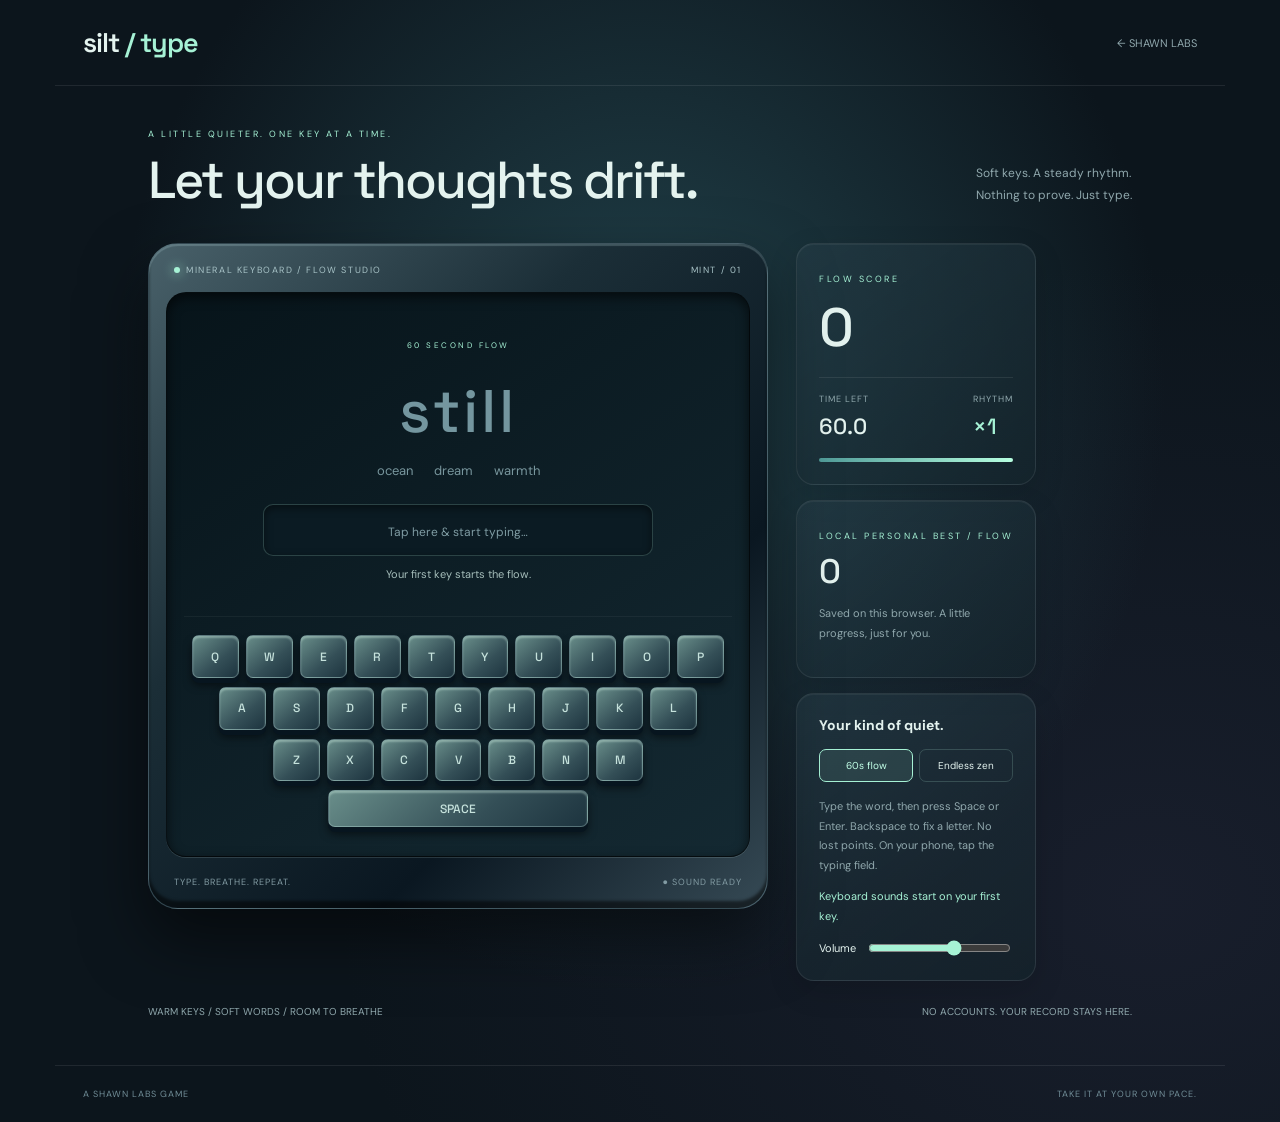
==== commit 83030a13: "Replace clicker with Silt ASMR typing studio and endless zen" ====
--- a/Silt/index.html
+++ b/Silt/index.html
@@ -1,5 +1,7 @@
-<!doctype html><html lang="en"><head><meta charset="utf-8"><meta name="viewport" content="width=device-width,initial-scale=1,viewport-fit=cover"><meta name="theme-color" content="#101b23"><meta name="description" content="Silt Pop: a tactile ASMR clicking game. Pop glossy mineral tiles, build a combo, and beat your local high score."><title>Silt Pop — Find your rhythm.</title><style>
+<!doctype html><html lang="en"><head><meta charset="utf-8"><meta name="viewport" content="width=device-width,initial-scale=1,viewport-fit=cover"><meta name="theme-color" content="#101b23"><meta name="description" content="A soothing ASMR typing game with warm mechanical keys, gentle word prompts, endless zen and a local personal best."><title>Silt Type — Let your thoughts drift.</title><style>
 @import url('https://fonts.googleapis.com/css2?family=DM+Sans:wght@400;500;600;700&family=Space+Grotesk:wght@400;500;600;700&display=swap');
 :root{color-scheme:dark;--ink:#e4f3ef;--dim:#90a8ad;--mint:#a6f2d5;--line:#ffffff15}*{box-sizing:border-box}body{margin:0;min-height:100svh;background:radial-gradient(ellipse at 50% 35%,#22434c 0,transparent 58%),radial-gradient(ellipse at 90% 80%,#31304c55,transparent 50%),#0c151c;color:var(--ink);font-family:'DM Sans',Arial,sans-serif}button,a,input{font:inherit}button{color:inherit;cursor:pointer}button:focus-visible,a:focus-visible,input:focus-visible{outline:3px solid #f5daa4;outline-offset:4px}a{color:inherit;text-decoration:none}header{max-width:1170px;margin:auto;padding:25px 28px;display:flex;align-items:center;justify-content:space-between;border-bottom:1px solid var(--line)}.brand{font:600 27px 'Space Grotesk',sans-serif;letter-spacing:-1px}.brand span{color:var(--mint)}.back{font-size:11px;color:var(--dim)}main{max-width:1040px;margin:auto;padding:35px 28px}.intro{display:flex;align-items:end;justify-content:space-between;gap:20px;margin-bottom:25px}.eyebrow{font-size:9px;letter-spacing:2.5px;color:var(--mint);text-transform:uppercase}h1{font:500 clamp(32px,5vw,52px)/1.08 'Space Grotesk',sans-serif;letter-spacing:-2px;margin:10px 0}.intro p{max-width:220px;font-size:12px;line-height:1.8;color:var(--dim)}.layout{display:grid;grid-template-columns:minmax(0,620px) 240px;gap:28px;align-items:start}.machine{padding:17px;border-radius:30px;background:linear-gradient(135deg,#49616a,#1b2e37 35%,#0a1721 70%,#364a55);border:1px solid #76939b55;box-shadow:0 30px 65px #0008,inset 0 2px 1px #b5d2d740,inset 0 -7px 3px #0008;position:relative}.machine-top{display:flex;justify-content:space-between;padding:3px 8px 16px;font-size:9px;letter-spacing:1.6px;color:#a8c3c7}.led{display:inline-block;width:6px;height:6px;border-radius:50%;background:var(--mint);box-shadow:0 0 12px var(--mint);margin-right:6px}.tray{padding:17px;background:linear-gradient(145deg,#07141a,#142932);border-radius:20px;border:1px solid #0009;box-shadow:inset 0 4px 12px #0009,0 1px #bdd4d52b;position:relative}.grid{display:grid;grid-template-columns:repeat(6,1fr);gap:12px;perspective:800px}.tile{aspect-ratio:1;border-radius:28%;border:1px solid #d6fff34f;background:radial-gradient(ellipse at 30% 18%,#f3fff9a6 0,transparent 32%),radial-gradient(ellipse at 50% 35%,var(--c),var(--shade));box-shadow:inset 0 3px 3px #efffffa6,inset 0 -9px 9px #001b2880,0 7px 0 #061119,0 11px 10px #0009;position:relative;transition:transform .1s,box-shadow .1s;touch-action:manipulation;-webkit-tap-highlight-color:transparent;user-select:none}.tile::before{content:'';position:absolute;inset:20%;border:1px solid #f6fffa38;border-radius:50%;box-shadow:0 1px 2px #0005,inset 0 1px 2px #fff3}.tile::after{content:'';position:absolute;top:13%;left:20%;width:33%;height:10%;border-radius:50%;transform:rotate(-25deg);background:#fff7;filter:blur(1px)}.tile:hover{filter:brightness(1.1)}.tile.popped{transform:translateY(6px) scale(.95);box-shadow:inset 0 5px 15px #0009,0 1px 0 #061119;background:radial-gradient(ellipse at 50% 60%,#25424a,#10222c);border-color:#6c9c9c30;filter:none}.tile.popped::after{opacity:0}.tile.popped::before{inset:26%;border-color:#70bda83b;box-shadow:inset 0 2px 6px #0008}.machine-bottom{display:flex;justify-content:space-between;padding:19px 8px 3px;font-size:9px;letter-spacing:1px;color:#829ba3}.aside{display:grid;gap:15px}.panel{padding:22px;border:1px solid var(--line);border-radius:18px;background:linear-gradient(145deg,#29404b77,#14252c99);box-shadow:inset 0 1px #ffffff0d,0 10px 30px #0002}.score{font:500 54px 'Space Grotesk',sans-serif;letter-spacing:-2px;margin:6px 0}.stats{display:flex;justify-content:space-between;gap:16px;margin-top:15px;padding-top:15px;border-top:1px solid var(--line)}.stats small{font-size:9px;display:block;letter-spacing:1px;color:var(--dim);margin-bottom:7px}.stats b{font:500 22px 'Space Grotesk',sans-serif}.combo{color:var(--mint)}.track{height:4px;border-radius:8px;background:#071b23;margin-top:18px;overflow:hidden}.track i{display:block;height:100%;background:linear-gradient(90deg,#509b98,#b6ffe0);width:100%;transition:width .1s linear}.panel p,.note{font-size:11px;line-height:1.8;color:var(--dim)}.panel h2{font-size:14px;margin:0 0 7px}.volume{display:flex;align-items:center;gap:10px;font-size:11px}.volume input{min-width:0;width:100%;accent-color:var(--mint)}.primary{background:linear-gradient(#c3ffe3,#89c9b9);color:#102c2c;border:1px solid #d5ffed;border-radius:10px;padding:13px 22px;font-weight:700;font-size:12px;box-shadow:0 4px 0 #426f68,0 8px 15px #0004}.primary:active{transform:translateY(3px);box-shadow:0 1px 0 #426f68}.begin{margin-top:5px;color:var(--mint)!important}.overlay{position:absolute;inset:0;z-index:4;background:#091b24df;backdrop-filter:blur(9px);border-radius:20px;display:flex;align-items:center;justify-content:center;text-align:center;padding:25px}.overlay[hidden]{display:none}.overlay h2{font:500 32px 'Space Grotesk',sans-serif;margin:10px 0}.overlay p{font-size:12px;line-height:1.8;color:var(--dim)}.result{font:500 58px 'Space Grotesk',sans-serif;color:var(--mint);margin:10px}.float{position:absolute;pointer-events:none;font:700 23px 'Space Grotesk',sans-serif;color:#e6ffee;text-shadow:0 2px 8px #000;z-index:5;animation:rise .65s ease-out forwards}.spark{position:absolute;pointer-events:none;width:5px;height:5px;border-radius:50%;background:var(--mint);z-index:5;animation:spark .45s ease-out forwards}.below{display:flex;justify-content:space-between;gap:20px;margin-top:22px;font-size:10px;color:var(--dim);line-height:1.7}footer{max-width:1170px;padding:22px 28px;margin:10px auto 0;display:flex;justify-content:space-between;border-top:1px solid var(--line);font-size:9px;letter-spacing:1px;color:#718d97}.sr{position:absolute;width:1px;height:1px;overflow:hidden;clip:rect(0,0,0,0)}@keyframes rise{to{transform:translateY(-52px);opacity:0}}@keyframes spark{to{transform:translate(var(--x),var(--y));opacity:0}}
 @media(max-width:760px){header{padding:19px 20px}main{padding:24px 18px}.intro{margin-bottom:20px}.intro p{display:none}.layout{grid-template-columns:1fr;gap:18px}.machine{padding:12px;border-radius:24px}.tray{padding:12px}.grid{gap:10px}.tile{box-shadow:inset 0 2px 3px #efffffa6,inset 0 -6px 6px #001b2880,0 5px 0 #061119,0 8px 8px #0008}.machine-top{font-size:8px;padding-bottom:13px}.machine-bottom{font-size:8px;padding-top:15px}.aside{grid-template-columns:1fr 1fr;gap:12px}.score-panel{grid-column:1/-1;display:grid;grid-template-columns:1fr 1fr;padding:17px 20px;gap:0 20px}.score{font-size:40px;margin:0;grid-column:1}.score-panel>.eyebrow{grid-column:1}.stats{grid-column:2;grid-row:1/3;padding:0;border:0;margin:0;align-items:center}.stats b{font-size:22px}.track{grid-column:1/-1;margin-top:12px}.panel{padding:17px}.panel p{font-size:10px}.below{font-size:9px}footer{font-size:8px;padding:20px;gap:20px}.brand{font-size:25px}}@media(prefers-reduced-motion:reduce){*,*::before,*::after{animation:none!important;transition:none!important}}
-</style></head><body><header><a class="brand" href="./">silt<span> / pop</span></a><a class="back" href="../#work">← SHAWN LABS</a></header><main><section class="intro"><div><span class="eyebrow">TACTILE ARCADE / VOL. 01</span><h1>Find your rhythm.</h1></div><p>Soft clicks. Deep pops.<br>45 seconds to make it feel good.</p></section><div class="layout"><section class="machine" aria-label="ASMR pop board"><div class="machine-top"><span><i class="led"></i>MINERAL SWITCH ARRAY</span><span id="board-label">BOARD 01</span></div><div class="tray" id="tray"><div class="grid" id="grid" role="group" aria-label="Pop tiles"></div><div class="overlay" id="result" hidden><div><span class="eyebrow" id="result-title">ROUND COMPLETE</span><h2>That hit the spot.</h2><div class="result" id="final-score">0</div><p id="final-note"></p><button class="primary" id="again">One more round ↗</button></div></div></div><div class="machine-bottom"><span id="board-status">TAP ANY TILE TO BEGIN</span><span>● SOUND READY</span></div></section><aside class="aside"><section class="panel score-panel"><span class="eyebrow">YOUR SCORE</span><div class="score" id="score">0</div><div class="stats"><div><small>TIME LEFT</small><b id="time">45.0</b></div><div><small>COMBO</small><b class="combo" id="combo">×1</b></div></div><div class="track" role="progressbar" aria-label="Time remaining" aria-valuemin="0" aria-valuemax="45" aria-valuenow="45"><i id="time-bar"></i></div></section><section class="panel"><span class="eyebrow">LOCAL PERSONAL BEST</span><div class="score" style="font-size:34px" id="best">0</div><p id="save-note">Saved on this browser. Your next target is you.</p></section><section class="panel"><h2>Keep the flow.</h2><p>Tap fresh tiles. Keep your rhythm to build a ×5 combo. Clear the board for a new color.</p><p class="begin" id="audio-note">Sound starts with your first tap.</p><label class="volume">Volume <input id="volume" type="range" min="10" max="100" value="65" aria-label="Sound volume"></label></section></aside></div><div class="below"><span>TOUCH / CLICK TO POP · TAB + SPACE / ENTER ALSO WORK</span><span>NO ACCOUNTS. JUST YOUR PERSONAL BEST.</span></div><p class="sr" id="status" role="status" aria-live="polite"></p></main><footer><span>A SHAWN LABS GAME</span><span>DESIGNED TO FEEL GOOD.</span></footer><script type="module" src="./game.mjs?v=pop1"></script></body></html>
+
+.word-area{min-height:240px;text-align:center;padding:30px 8px 20px}.word-area>.eyebrow{font-size:8px}#word{font:500 clamp(36px,6vw,60px) 'Space Grotesk',sans-serif;letter-spacing:3px;margin:23px 0 12px;color:#74969f}#word .matched{color:#c0ffe5;text-shadow:0 0 25px #b0ffda55}#word .wrong{color:#edbba8;text-decoration:underline;text-decoration-thickness:2px}.upcoming{font-size:13px;color:#78969d;word-spacing:18px;margin-bottom:25px}#typing{display:block;width:100%;max-width:390px;margin:auto;border-radius:10px;border:1px solid #8cbdad40;background:#0b1b23;box-shadow:inset 0 3px 8px #0007;padding:14px 16px;color:#d4f5e4;text-align:center;font-size:17px}#typing::placeholder{color:#7f9ca3;font-size:12px}#feedback{font-size:11px;color:#a5bdba;min-height:18px}.keyboard{display:flex;flex-direction:column;gap:9px;padding:18px 4px 12px;border-top:1px solid #ffffff0c}.key-row{display:flex;justify-content:center;gap:7px}.key{display:flex;align-items:center;justify-content:center;width:8.7%;aspect-ratio:1.1;border-radius:7px;border:1px solid #c8e9e54a;background:linear-gradient(140deg,#698e8a,#344f57 60%,#1d343f);box-shadow:inset 0 2px 2px #e1ffef55,0 5px 0 #07151f,0 7px 8px #0008;font:500 12px 'Space Grotesk',sans-serif;color:#c6e2dc;transition:transform .08s,background .08s}.key.active{transform:translateY(4px);background:linear-gradient(#c5ffe2,#5aa99e);color:#143c3c;box-shadow:inset 0 2px 5px #fff8,0 1px 0 #07151f,0 0 20px #9fffd544}.key.space{width:48%;aspect-ratio:7}.modes{display:flex;gap:6px;margin:15px 0}.quiet-mode{padding:9px;border:1px solid #8bbaae40;background:none;border-radius:7px;font-size:10px;flex:1}.quiet-mode[aria-pressed=true]{background:#a6f2d51a;color:#c2ffe7;border-color:#a6f2d5}.machine{transition:box-shadow .3s}.machine.bloom{box-shadow:0 30px 65px #0008,0 0 35px #a6f2d525,inset 0 2px 1px #b5d2d740}@media(max-width:760px){.word-area{min-height:220px;padding:24px 4px 12px}#word{margin:20px 0 12px;font-size:38px}.keyboard{gap:7px;padding-top:15px}.key-row{gap:5px}.key{font-size:9px;border-radius:5px}.upcoming{font-size:11px;word-spacing:9px}.aside{grid-template-columns:1fr 1fr}.aside .panel:last-child{grid-column:1/-1}.key.space{aspect-ratio:8}}
+</style></head><body><header><a class="brand" href="./">silt<span> / type</span></a><a class="back" href="../#work">← SHAWN LABS</a></header><main><section class="intro"><div><span class="eyebrow">A LITTLE QUIETER. ONE KEY AT A TIME.</span><h1>Let your thoughts drift.</h1></div><p>Soft keys. A steady rhythm.<br>Nothing to prove. Just type.</p></section><div class="layout"><section class="machine" aria-label="ASMR typing studio"><div class="machine-top"><span><i class="led"></i>MINERAL KEYBOARD / FLOW STUDIO</span><span id="board-label">MINT / 01</span></div><div class="tray" id="tray"><div class="word-area"><div class="eyebrow" id="mode-label">60 SECOND FLOW</div><div id="word" aria-hidden="true"></div><div class="upcoming" id="upcoming" aria-hidden="true"></div><label class="sr" for="typing">Type the displayed word</label><input id="typing" type="text" autocomplete="off" autocapitalize="none" spellcheck="false" enterkeyhint="next" placeholder="Tap here & start typing…" aria-describedby="instructions"><p id="feedback">Your first key starts the flow.</p></div><div class="keyboard" id="keys" aria-hidden="true"></div><div class="overlay" id="result" hidden><div><span class="eyebrow" id="result-title">FLOW COMPLETE</span><h2>A little lighter.</h2><div class="result" id="final-score">0</div><p id="final-note"></p><button class="primary" id="again">Find your flow again ↗</button></div></div></div><div class="machine-bottom"><span id="board-status">TYPE. BREATHE. REPEAT.</span><span>● SOUND READY</span></div></section><aside class="aside"><section class="panel score-panel"><span class="eyebrow">FLOW SCORE</span><div class="score" id="score">0</div><div class="stats"><div><small id="clock-label">TIME LEFT</small><b id="time">60.0</b></div><div><small>RHYTHM</small><b class="combo" id="combo">×1</b></div></div><div class="track" role="progressbar" aria-label="Time remaining" aria-valuemin="0" aria-valuemax="60" aria-valuenow="60"><i id="time-bar"></i></div></section><section class="panel"><span class="eyebrow">LOCAL PERSONAL BEST / FLOW</span><div class="score" style="font-size:34px" id="best">0</div><p id="save-note">Saved on this browser. A little progress, just for you.</p></section><section class="panel"><h2>Your kind of quiet.</h2><div class="modes"><button class="quiet-mode" data-mode="flow" aria-pressed="true">60s flow</button><button class="quiet-mode" data-mode="zen" aria-pressed="false">Endless zen</button></div><p id="instructions">Type the word, then press Space or Enter. Backspace to fix a letter. No lost points. On your phone, tap the typing field.</p><p class="begin" id="audio-note">Keyboard sounds start on your first key.</p><label class="volume">Volume <input id="volume" type="range" min="10" max="100" value="65" aria-label="Sound volume"></label></section></aside></div><div class="below"><span>WARM KEYS / SOFT WORDS / ROOM TO BREATHE</span><span>NO ACCOUNTS. YOUR RECORD STAYS HERE.</span></div><p class="sr" id="status" role="status" aria-live="polite"></p></main><footer><span>A SHAWN LABS GAME</span><span>TAKE IT AT YOUR OWN PACE.</span></footer><script type="module" src="./game.mjs?v=type1"></script></body></html>
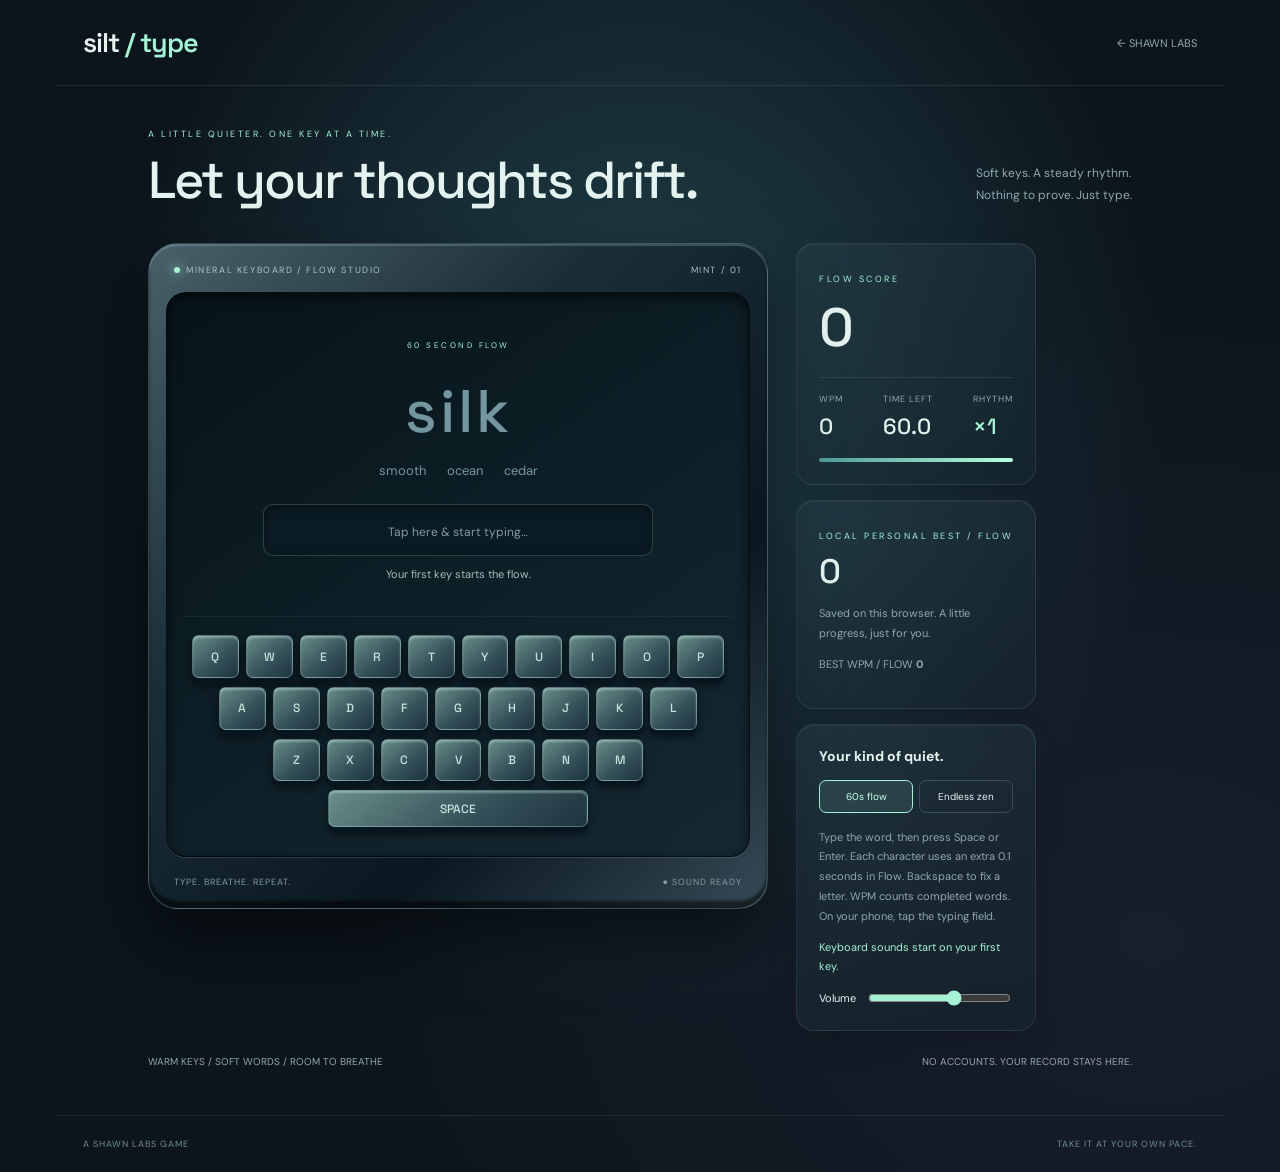
==== commit 3c2df8cb: "Add typing time drain, live WPM and local WPM records" ====
--- a/Silt/index.html
+++ b/Silt/index.html
@@ -4,4 +4,4 @@
 @media(max-width:760px){header{padding:19px 20px}main{padding:24px 18px}.intro{margin-bottom:20px}.intro p{display:none}.layout{grid-template-columns:1fr;gap:18px}.machine{padding:12px;border-radius:24px}.tray{padding:12px}.grid{gap:10px}.tile{box-shadow:inset 0 2px 3px #efffffa6,inset 0 -6px 6px #001b2880,0 5px 0 #061119,0 8px 8px #0008}.machine-top{font-size:8px;padding-bottom:13px}.machine-bottom{font-size:8px;padding-top:15px}.aside{grid-template-columns:1fr 1fr;gap:12px}.score-panel{grid-column:1/-1;display:grid;grid-template-columns:1fr 1fr;padding:17px 20px;gap:0 20px}.score{font-size:40px;margin:0;grid-column:1}.score-panel>.eyebrow{grid-column:1}.stats{grid-column:2;grid-row:1/3;padding:0;border:0;margin:0;align-items:center}.stats b{font-size:22px}.track{grid-column:1/-1;margin-top:12px}.panel{padding:17px}.panel p{font-size:10px}.below{font-size:9px}footer{font-size:8px;padding:20px;gap:20px}.brand{font-size:25px}}@media(prefers-reduced-motion:reduce){*,*::before,*::after{animation:none!important;transition:none!important}}
 
 .word-area{min-height:240px;text-align:center;padding:30px 8px 20px}.word-area>.eyebrow{font-size:8px}#word{font:500 clamp(36px,6vw,60px) 'Space Grotesk',sans-serif;letter-spacing:3px;margin:23px 0 12px;color:#74969f}#word .matched{color:#c0ffe5;text-shadow:0 0 25px #b0ffda55}#word .wrong{color:#edbba8;text-decoration:underline;text-decoration-thickness:2px}.upcoming{font-size:13px;color:#78969d;word-spacing:18px;margin-bottom:25px}#typing{display:block;width:100%;max-width:390px;margin:auto;border-radius:10px;border:1px solid #8cbdad40;background:#0b1b23;box-shadow:inset 0 3px 8px #0007;padding:14px 16px;color:#d4f5e4;text-align:center;font-size:17px}#typing::placeholder{color:#7f9ca3;font-size:12px}#feedback{font-size:11px;color:#a5bdba;min-height:18px}.keyboard{display:flex;flex-direction:column;gap:9px;padding:18px 4px 12px;border-top:1px solid #ffffff0c}.key-row{display:flex;justify-content:center;gap:7px}.key{display:flex;align-items:center;justify-content:center;width:8.7%;aspect-ratio:1.1;border-radius:7px;border:1px solid #c8e9e54a;background:linear-gradient(140deg,#698e8a,#344f57 60%,#1d343f);box-shadow:inset 0 2px 2px #e1ffef55,0 5px 0 #07151f,0 7px 8px #0008;font:500 12px 'Space Grotesk',sans-serif;color:#c6e2dc;transition:transform .08s,background .08s}.key.active{transform:translateY(4px);background:linear-gradient(#c5ffe2,#5aa99e);color:#143c3c;box-shadow:inset 0 2px 5px #fff8,0 1px 0 #07151f,0 0 20px #9fffd544}.key.space{width:48%;aspect-ratio:7}.modes{display:flex;gap:6px;margin:15px 0}.quiet-mode{padding:9px;border:1px solid #8bbaae40;background:none;border-radius:7px;font-size:10px;flex:1}.quiet-mode[aria-pressed=true]{background:#a6f2d51a;color:#c2ffe7;border-color:#a6f2d5}.machine{transition:box-shadow .3s}.machine.bloom{box-shadow:0 30px 65px #0008,0 0 35px #a6f2d525,inset 0 2px 1px #b5d2d740}@media(max-width:760px){.word-area{min-height:220px;padding:24px 4px 12px}#word{margin:20px 0 12px;font-size:38px}.keyboard{gap:7px;padding-top:15px}.key-row{gap:5px}.key{font-size:9px;border-radius:5px}.upcoming{font-size:11px;word-spacing:9px}.aside{grid-template-columns:1fr 1fr}.aside .panel:last-child{grid-column:1/-1}.key.space{aspect-ratio:8}}
-</style></head><body><header><a class="brand" href="./">silt<span> / type</span></a><a class="back" href="../#work">← SHAWN LABS</a></header><main><section class="intro"><div><span class="eyebrow">A LITTLE QUIETER. ONE KEY AT A TIME.</span><h1>Let your thoughts drift.</h1></div><p>Soft keys. A steady rhythm.<br>Nothing to prove. Just type.</p></section><div class="layout"><section class="machine" aria-label="ASMR typing studio"><div class="machine-top"><span><i class="led"></i>MINERAL KEYBOARD / FLOW STUDIO</span><span id="board-label">MINT / 01</span></div><div class="tray" id="tray"><div class="word-area"><div class="eyebrow" id="mode-label">60 SECOND FLOW</div><div id="word" aria-hidden="true"></div><div class="upcoming" id="upcoming" aria-hidden="true"></div><label class="sr" for="typing">Type the displayed word</label><input id="typing" type="text" autocomplete="off" autocapitalize="none" spellcheck="false" enterkeyhint="next" placeholder="Tap here & start typing…" aria-describedby="instructions"><p id="feedback">Your first key starts the flow.</p></div><div class="keyboard" id="keys" aria-hidden="true"></div><div class="overlay" id="result" hidden><div><span class="eyebrow" id="result-title">FLOW COMPLETE</span><h2>A little lighter.</h2><div class="result" id="final-score">0</div><p id="final-note"></p><button class="primary" id="again">Find your flow again ↗</button></div></div></div><div class="machine-bottom"><span id="board-status">TYPE. BREATHE. REPEAT.</span><span>● SOUND READY</span></div></section><aside class="aside"><section class="panel score-panel"><span class="eyebrow">FLOW SCORE</span><div class="score" id="score">0</div><div class="stats"><div><small id="clock-label">TIME LEFT</small><b id="time">60.0</b></div><div><small>RHYTHM</small><b class="combo" id="combo">×1</b></div></div><div class="track" role="progressbar" aria-label="Time remaining" aria-valuemin="0" aria-valuemax="60" aria-valuenow="60"><i id="time-bar"></i></div></section><section class="panel"><span class="eyebrow">LOCAL PERSONAL BEST / FLOW</span><div class="score" style="font-size:34px" id="best">0</div><p id="save-note">Saved on this browser. A little progress, just for you.</p></section><section class="panel"><h2>Your kind of quiet.</h2><div class="modes"><button class="quiet-mode" data-mode="flow" aria-pressed="true">60s flow</button><button class="quiet-mode" data-mode="zen" aria-pressed="false">Endless zen</button></div><p id="instructions">Type the word, then press Space or Enter. Backspace to fix a letter. No lost points. On your phone, tap the typing field.</p><p class="begin" id="audio-note">Keyboard sounds start on your first key.</p><label class="volume">Volume <input id="volume" type="range" min="10" max="100" value="65" aria-label="Sound volume"></label></section></aside></div><div class="below"><span>WARM KEYS / SOFT WORDS / ROOM TO BREATHE</span><span>NO ACCOUNTS. YOUR RECORD STAYS HERE.</span></div><p class="sr" id="status" role="status" aria-live="polite"></p></main><footer><span>A SHAWN LABS GAME</span><span>TAKE IT AT YOUR OWN PACE.</span></footer><script type="module" src="./game.mjs?v=type1"></script></body></html>+</style></head><body><header><a class="brand" href="./">silt<span> / type</span></a><a class="back" href="../#work">← SHAWN LABS</a></header><main><section class="intro"><div><span class="eyebrow">A LITTLE QUIETER. ONE KEY AT A TIME.</span><h1>Let your thoughts drift.</h1></div><p>Soft keys. A steady rhythm.<br>Nothing to prove. Just type.</p></section><div class="layout"><section class="machine" aria-label="ASMR typing studio"><div class="machine-top"><span><i class="led"></i>MINERAL KEYBOARD / FLOW STUDIO</span><span id="board-label">MINT / 01</span></div><div class="tray" id="tray"><div class="word-area"><div class="eyebrow" id="mode-label">60 SECOND FLOW</div><div id="word" aria-hidden="true"></div><div class="upcoming" id="upcoming" aria-hidden="true"></div><label class="sr" for="typing">Type the displayed word</label><input id="typing" type="text" autocomplete="off" autocapitalize="none" spellcheck="false" enterkeyhint="next" placeholder="Tap here & start typing…" aria-describedby="instructions"><p id="feedback">Your first key starts the flow.</p></div><div class="keyboard" id="keys" aria-hidden="true"></div><div class="overlay" id="result" hidden><div><span class="eyebrow" id="result-title">FLOW COMPLETE</span><h2>A little lighter.</h2><div class="result" id="final-score">0</div><p id="final-note"></p><button class="primary" id="again">Find your flow again ↗</button></div></div></div><div class="machine-bottom"><span id="board-status">TYPE. BREATHE. REPEAT.</span><span>● SOUND READY</span></div></section><aside class="aside"><section class="panel score-panel"><span class="eyebrow">FLOW SCORE</span><div class="score" id="score">0</div><div class="stats"><div><small>WPM</small><b id="wpm">0</b></div><div><small id="clock-label">TIME LEFT</small><b id="time">60.0</b></div><div><small>RHYTHM</small><b class="combo" id="combo">×1</b></div></div><div class="track" role="progressbar" aria-label="Time remaining" aria-valuemin="0" aria-valuemax="60" aria-valuenow="60"><i id="time-bar"></i></div></section><section class="panel"><span class="eyebrow">LOCAL PERSONAL BEST / FLOW</span><div class="score" style="font-size:34px" id="best">0</div><p id="save-note">Saved on this browser. A little progress, just for you.</p><p>BEST WPM / FLOW <b id="best-wpm">0</b></p></section><section class="panel"><h2>Your kind of quiet.</h2><div class="modes"><button class="quiet-mode" data-mode="flow" aria-pressed="true">60s flow</button><button class="quiet-mode" data-mode="zen" aria-pressed="false">Endless zen</button></div><p id="instructions">Type the word, then press Space or Enter. Each character uses an extra 0.1 seconds in Flow. Backspace to fix a letter. WPM counts completed words. On your phone, tap the typing field.</p><p class="begin" id="audio-note">Keyboard sounds start on your first key.</p><label class="volume">Volume <input id="volume" type="range" min="10" max="100" value="65" aria-label="Sound volume"></label></section></aside></div><div class="below"><span>WARM KEYS / SOFT WORDS / ROOM TO BREATHE</span><span>NO ACCOUNTS. YOUR RECORD STAYS HERE.</span></div><p class="sr" id="status" role="status" aria-live="polite"></p></main><footer><span>A SHAWN LABS GAME</span><span>TAKE IT AT YOUR OWN PACE.</span></footer><script type="module" src="./game.mjs?v=type2"></script></body></html>
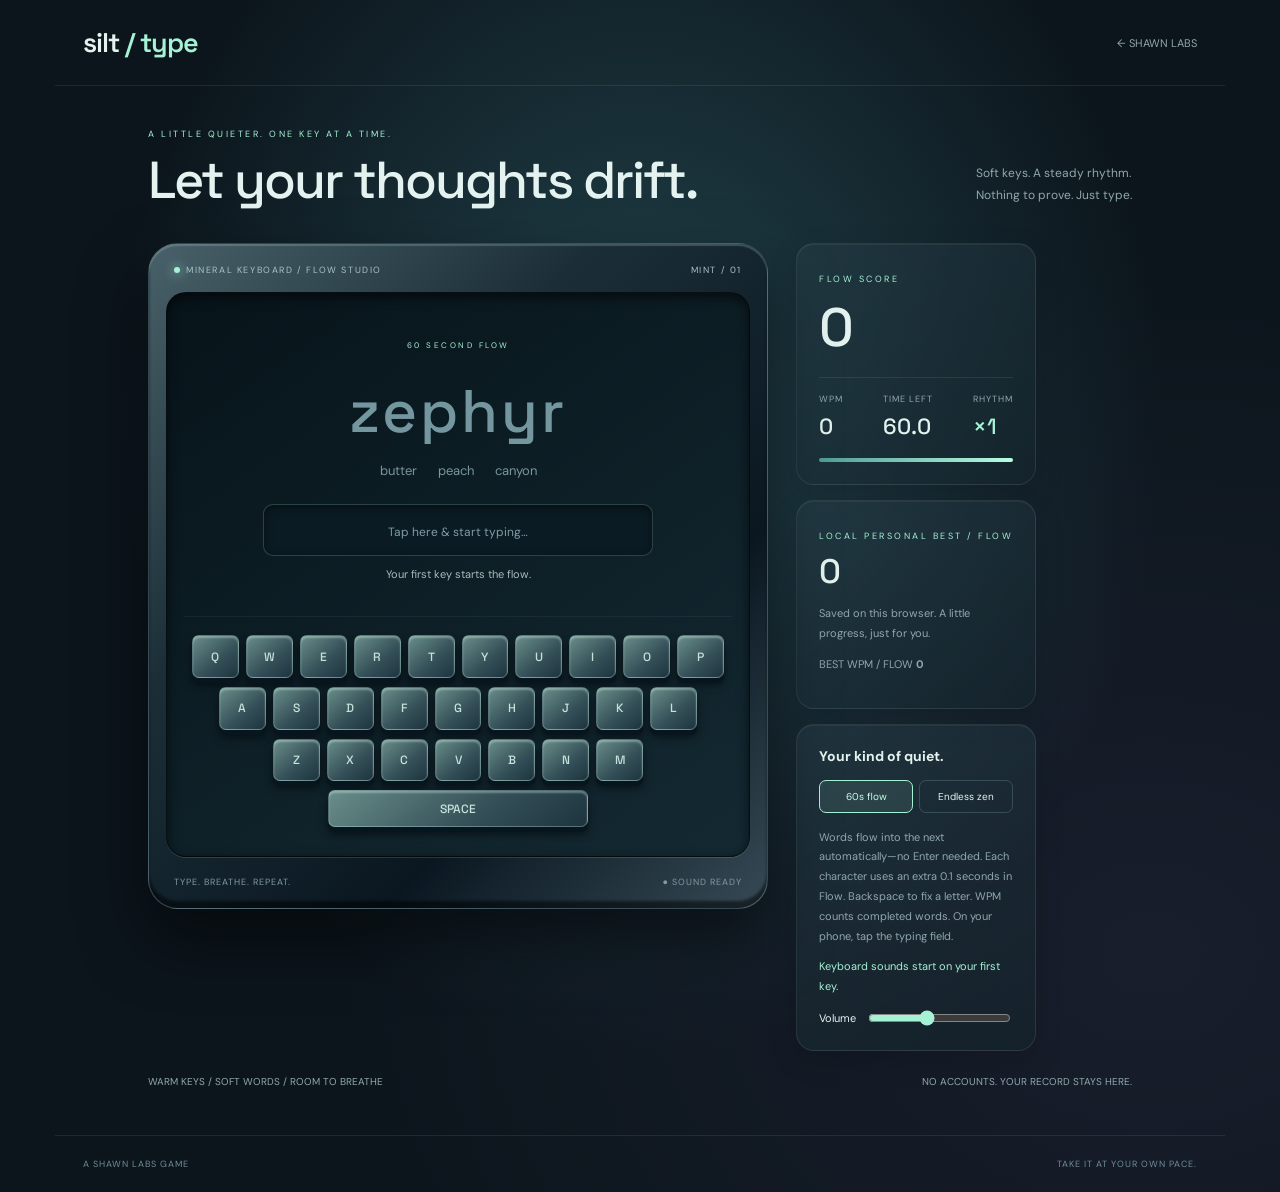
==== commit 6e033040: "Softer Silt keys, automatic word completion and a larger shuffled word deck" ====
--- a/Silt/index.html
+++ b/Silt/index.html
@@ -4,4 +4,4 @@
 @media(max-width:760px){header{padding:19px 20px}main{padding:24px 18px}.intro{margin-bottom:20px}.intro p{display:none}.layout{grid-template-columns:1fr;gap:18px}.machine{padding:12px;border-radius:24px}.tray{padding:12px}.grid{gap:10px}.tile{box-shadow:inset 0 2px 3px #efffffa6,inset 0 -6px 6px #001b2880,0 5px 0 #061119,0 8px 8px #0008}.machine-top{font-size:8px;padding-bottom:13px}.machine-bottom{font-size:8px;padding-top:15px}.aside{grid-template-columns:1fr 1fr;gap:12px}.score-panel{grid-column:1/-1;display:grid;grid-template-columns:1fr 1fr;padding:17px 20px;gap:0 20px}.score{font-size:40px;margin:0;grid-column:1}.score-panel>.eyebrow{grid-column:1}.stats{grid-column:2;grid-row:1/3;padding:0;border:0;margin:0;align-items:center}.stats b{font-size:22px}.track{grid-column:1/-1;margin-top:12px}.panel{padding:17px}.panel p{font-size:10px}.below{font-size:9px}footer{font-size:8px;padding:20px;gap:20px}.brand{font-size:25px}}@media(prefers-reduced-motion:reduce){*,*::before,*::after{animation:none!important;transition:none!important}}
 
 .word-area{min-height:240px;text-align:center;padding:30px 8px 20px}.word-area>.eyebrow{font-size:8px}#word{font:500 clamp(36px,6vw,60px) 'Space Grotesk',sans-serif;letter-spacing:3px;margin:23px 0 12px;color:#74969f}#word .matched{color:#c0ffe5;text-shadow:0 0 25px #b0ffda55}#word .wrong{color:#edbba8;text-decoration:underline;text-decoration-thickness:2px}.upcoming{font-size:13px;color:#78969d;word-spacing:18px;margin-bottom:25px}#typing{display:block;width:100%;max-width:390px;margin:auto;border-radius:10px;border:1px solid #8cbdad40;background:#0b1b23;box-shadow:inset 0 3px 8px #0007;padding:14px 16px;color:#d4f5e4;text-align:center;font-size:17px}#typing::placeholder{color:#7f9ca3;font-size:12px}#feedback{font-size:11px;color:#a5bdba;min-height:18px}.keyboard{display:flex;flex-direction:column;gap:9px;padding:18px 4px 12px;border-top:1px solid #ffffff0c}.key-row{display:flex;justify-content:center;gap:7px}.key{display:flex;align-items:center;justify-content:center;width:8.7%;aspect-ratio:1.1;border-radius:7px;border:1px solid #c8e9e54a;background:linear-gradient(140deg,#698e8a,#344f57 60%,#1d343f);box-shadow:inset 0 2px 2px #e1ffef55,0 5px 0 #07151f,0 7px 8px #0008;font:500 12px 'Space Grotesk',sans-serif;color:#c6e2dc;transition:transform .08s,background .08s}.key.active{transform:translateY(4px);background:linear-gradient(#c5ffe2,#5aa99e);color:#143c3c;box-shadow:inset 0 2px 5px #fff8,0 1px 0 #07151f,0 0 20px #9fffd544}.key.space{width:48%;aspect-ratio:7}.modes{display:flex;gap:6px;margin:15px 0}.quiet-mode{padding:9px;border:1px solid #8bbaae40;background:none;border-radius:7px;font-size:10px;flex:1}.quiet-mode[aria-pressed=true]{background:#a6f2d51a;color:#c2ffe7;border-color:#a6f2d5}.machine{transition:box-shadow .3s}.machine.bloom{box-shadow:0 30px 65px #0008,0 0 35px #a6f2d525,inset 0 2px 1px #b5d2d740}@media(max-width:760px){.word-area{min-height:220px;padding:24px 4px 12px}#word{margin:20px 0 12px;font-size:38px}.keyboard{gap:7px;padding-top:15px}.key-row{gap:5px}.key{font-size:9px;border-radius:5px}.upcoming{font-size:11px;word-spacing:9px}.aside{grid-template-columns:1fr 1fr}.aside .panel:last-child{grid-column:1/-1}.key.space{aspect-ratio:8}}
-</style></head><body><header><a class="brand" href="./">silt<span> / type</span></a><a class="back" href="../#work">← SHAWN LABS</a></header><main><section class="intro"><div><span class="eyebrow">A LITTLE QUIETER. ONE KEY AT A TIME.</span><h1>Let your thoughts drift.</h1></div><p>Soft keys. A steady rhythm.<br>Nothing to prove. Just type.</p></section><div class="layout"><section class="machine" aria-label="ASMR typing studio"><div class="machine-top"><span><i class="led"></i>MINERAL KEYBOARD / FLOW STUDIO</span><span id="board-label">MINT / 01</span></div><div class="tray" id="tray"><div class="word-area"><div class="eyebrow" id="mode-label">60 SECOND FLOW</div><div id="word" aria-hidden="true"></div><div class="upcoming" id="upcoming" aria-hidden="true"></div><label class="sr" for="typing">Type the displayed word</label><input id="typing" type="text" autocomplete="off" autocapitalize="none" spellcheck="false" enterkeyhint="next" placeholder="Tap here & start typing…" aria-describedby="instructions"><p id="feedback">Your first key starts the flow.</p></div><div class="keyboard" id="keys" aria-hidden="true"></div><div class="overlay" id="result" hidden><div><span class="eyebrow" id="result-title">FLOW COMPLETE</span><h2>A little lighter.</h2><div class="result" id="final-score">0</div><p id="final-note"></p><button class="primary" id="again">Find your flow again ↗</button></div></div></div><div class="machine-bottom"><span id="board-status">TYPE. BREATHE. REPEAT.</span><span>● SOUND READY</span></div></section><aside class="aside"><section class="panel score-panel"><span class="eyebrow">FLOW SCORE</span><div class="score" id="score">0</div><div class="stats"><div><small>WPM</small><b id="wpm">0</b></div><div><small id="clock-label">TIME LEFT</small><b id="time">60.0</b></div><div><small>RHYTHM</small><b class="combo" id="combo">×1</b></div></div><div class="track" role="progressbar" aria-label="Time remaining" aria-valuemin="0" aria-valuemax="60" aria-valuenow="60"><i id="time-bar"></i></div></section><section class="panel"><span class="eyebrow">LOCAL PERSONAL BEST / FLOW</span><div class="score" style="font-size:34px" id="best">0</div><p id="save-note">Saved on this browser. A little progress, just for you.</p><p>BEST WPM / FLOW <b id="best-wpm">0</b></p></section><section class="panel"><h2>Your kind of quiet.</h2><div class="modes"><button class="quiet-mode" data-mode="flow" aria-pressed="true">60s flow</button><button class="quiet-mode" data-mode="zen" aria-pressed="false">Endless zen</button></div><p id="instructions">Type the word, then press Space or Enter. Each character uses an extra 0.1 seconds in Flow. Backspace to fix a letter. WPM counts completed words. On your phone, tap the typing field.</p><p class="begin" id="audio-note">Keyboard sounds start on your first key.</p><label class="volume">Volume <input id="volume" type="range" min="10" max="100" value="65" aria-label="Sound volume"></label></section></aside></div><div class="below"><span>WARM KEYS / SOFT WORDS / ROOM TO BREATHE</span><span>NO ACCOUNTS. YOUR RECORD STAYS HERE.</span></div><p class="sr" id="status" role="status" aria-live="polite"></p></main><footer><span>A SHAWN LABS GAME</span><span>TAKE IT AT YOUR OWN PACE.</span></footer><script type="module" src="./game.mjs?v=type2"></script></body></html>+</style></head><body><header><a class="brand" href="./">silt<span> / type</span></a><a class="back" href="../#work">← SHAWN LABS</a></header><main><section class="intro"><div><span class="eyebrow">A LITTLE QUIETER. ONE KEY AT A TIME.</span><h1>Let your thoughts drift.</h1></div><p>Soft keys. A steady rhythm.<br>Nothing to prove. Just type.</p></section><div class="layout"><section class="machine" aria-label="ASMR typing studio"><div class="machine-top"><span><i class="led"></i>MINERAL KEYBOARD / FLOW STUDIO</span><span id="board-label">MINT / 01</span></div><div class="tray" id="tray"><div class="word-area"><div class="eyebrow" id="mode-label">60 SECOND FLOW</div><div id="word" aria-hidden="true"></div><div class="upcoming" id="upcoming" aria-hidden="true"></div><label class="sr" for="typing">Type the displayed word</label><input id="typing" type="text" autocomplete="off" autocapitalize="none" spellcheck="false" enterkeyhint="done" placeholder="Tap here & start typing…" aria-describedby="instructions"><p id="feedback">Your first key starts the flow.</p></div><div class="keyboard" id="keys" aria-hidden="true"></div><div class="overlay" id="result" hidden><div><span class="eyebrow" id="result-title">FLOW COMPLETE</span><h2>A little lighter.</h2><div class="result" id="final-score">0</div><p id="final-note"></p><button class="primary" id="again">Find your flow again ↗</button></div></div></div><div class="machine-bottom"><span id="board-status">TYPE. BREATHE. REPEAT.</span><span>● SOUND READY</span></div></section><aside class="aside"><section class="panel score-panel"><span class="eyebrow">FLOW SCORE</span><div class="score" id="score">0</div><div class="stats"><div><small>WPM</small><b id="wpm">0</b></div><div><small id="clock-label">TIME LEFT</small><b id="time">60.0</b></div><div><small>RHYTHM</small><b class="combo" id="combo">×1</b></div></div><div class="track" role="progressbar" aria-label="Time remaining" aria-valuemin="0" aria-valuemax="60" aria-valuenow="60"><i id="time-bar"></i></div></section><section class="panel"><span class="eyebrow">LOCAL PERSONAL BEST / FLOW</span><div class="score" style="font-size:34px" id="best">0</div><p id="save-note">Saved on this browser. A little progress, just for you.</p><p>BEST WPM / FLOW <b id="best-wpm">0</b></p></section><section class="panel"><h2>Your kind of quiet.</h2><div class="modes"><button class="quiet-mode" data-mode="flow" aria-pressed="true">60s flow</button><button class="quiet-mode" data-mode="zen" aria-pressed="false">Endless zen</button></div><p id="instructions">Words flow into the next automatically—no Enter needed. Each character uses an extra 0.1 seconds in Flow. Backspace to fix a letter. WPM counts completed words. On your phone, tap the typing field.</p><p class="begin" id="audio-note">Keyboard sounds start on your first key.</p><label class="volume">Volume <input id="volume" type="range" min="0" max="100" value="40" aria-label="Sound volume"></label></section></aside></div><div class="below"><span>WARM KEYS / SOFT WORDS / ROOM TO BREATHE</span><span>NO ACCOUNTS. YOUR RECORD STAYS HERE.</span></div><p class="sr" id="status" role="status" aria-live="polite"></p></main><footer><span>A SHAWN LABS GAME</span><span>TAKE IT AT YOUR OWN PACE.</span></footer><script type="module" src="./game.mjs?v=type3"></script></body></html>
